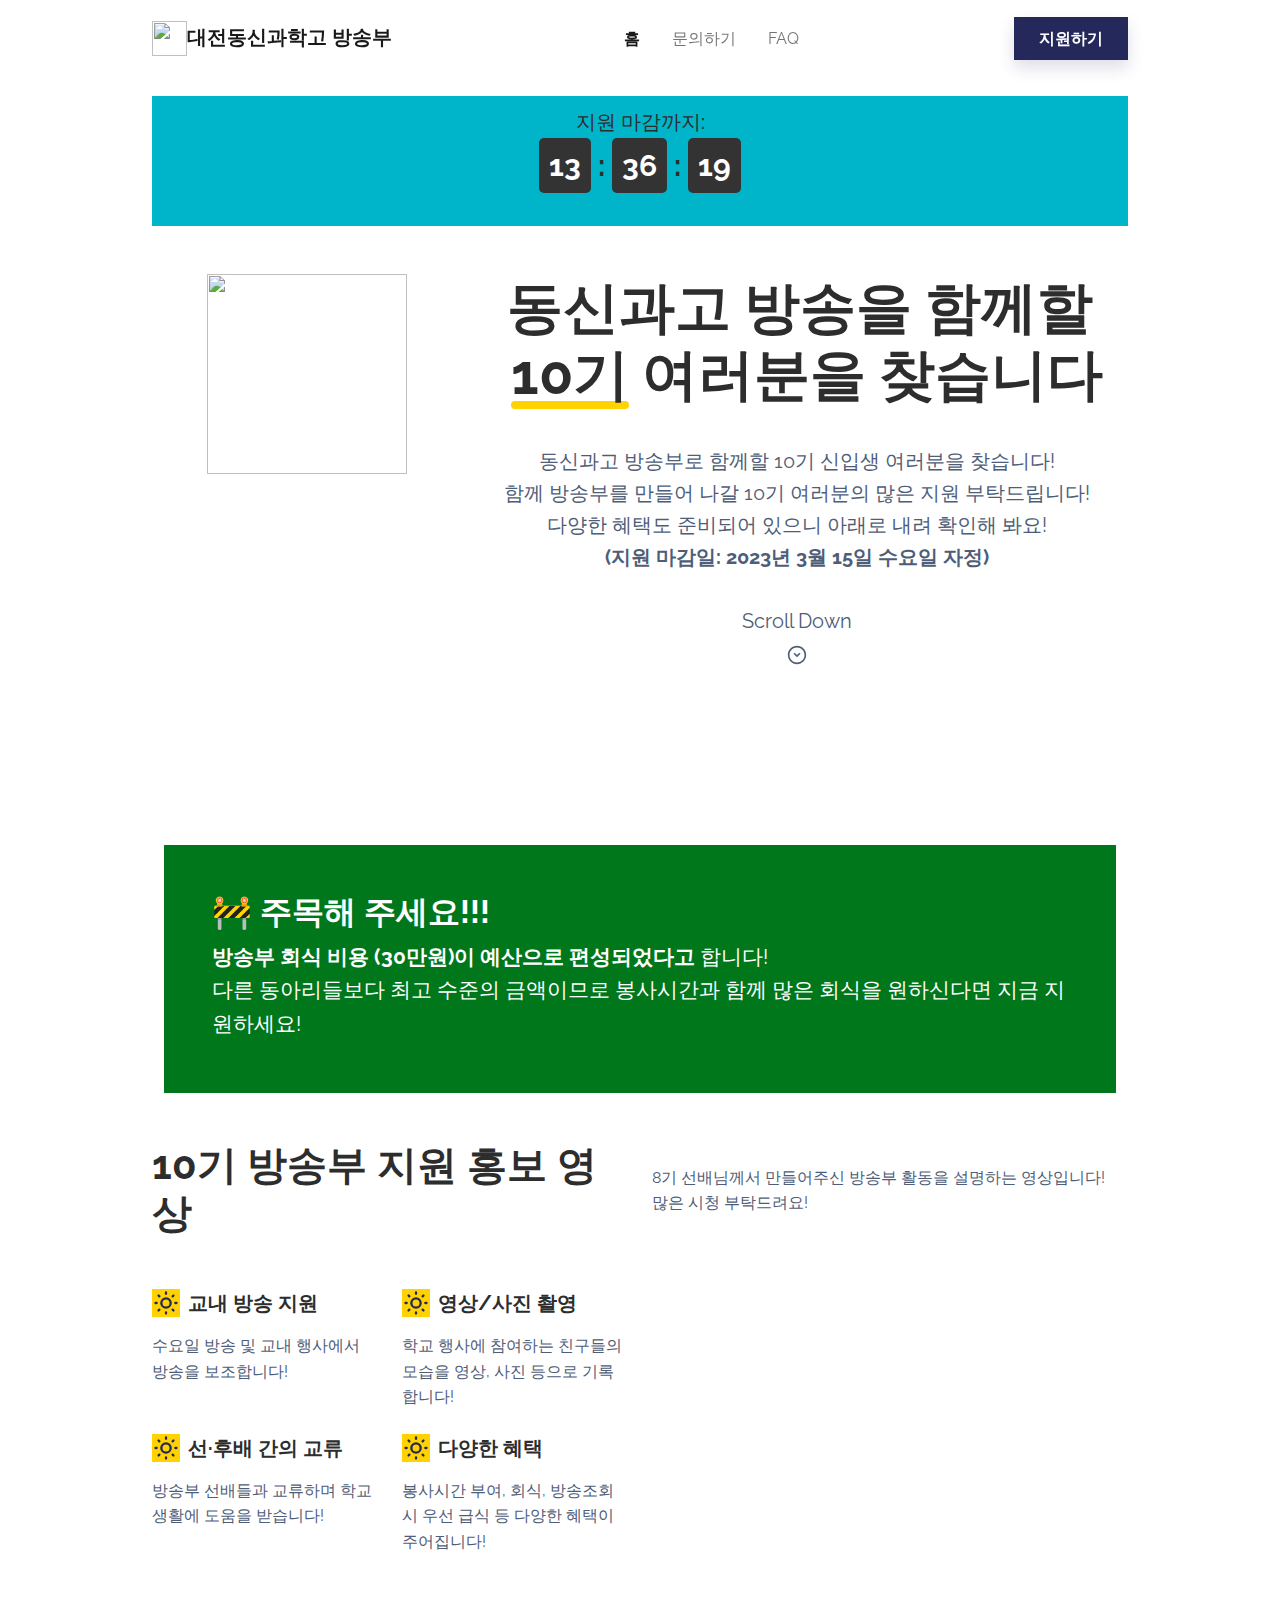
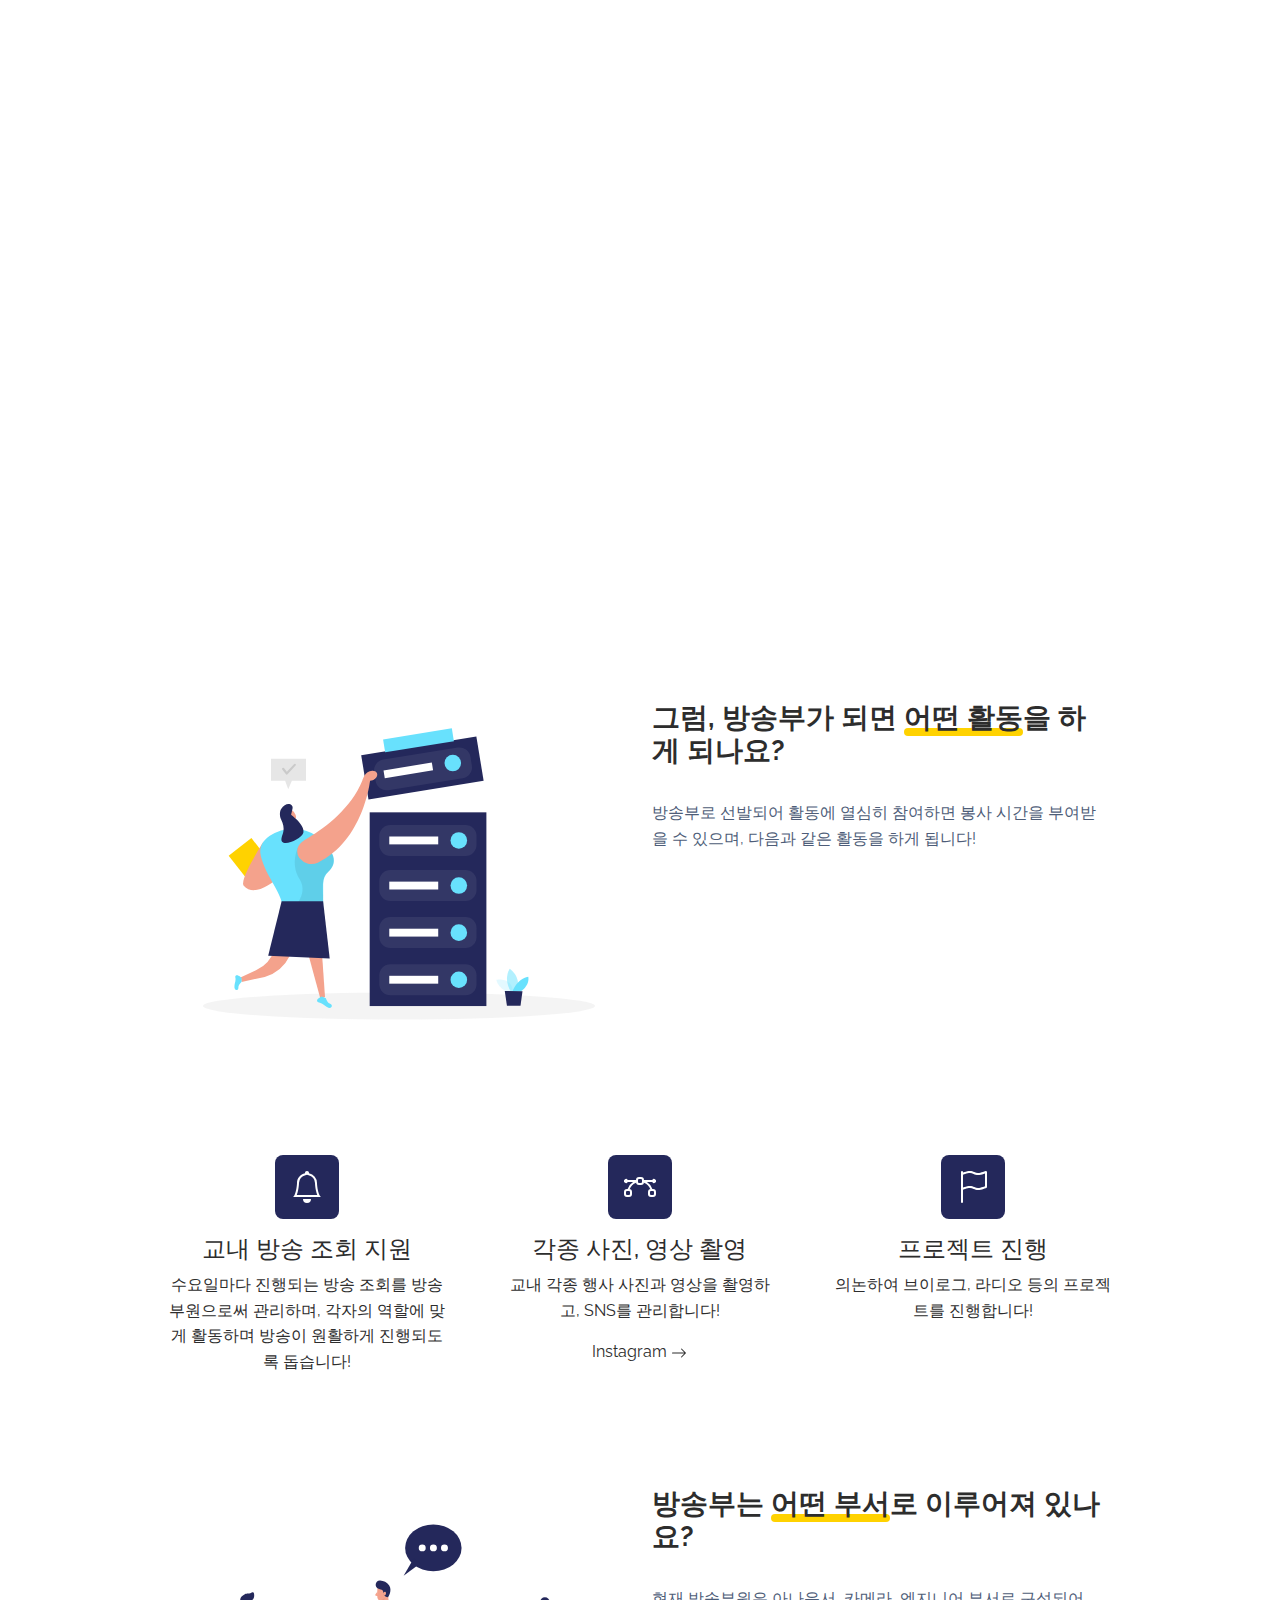
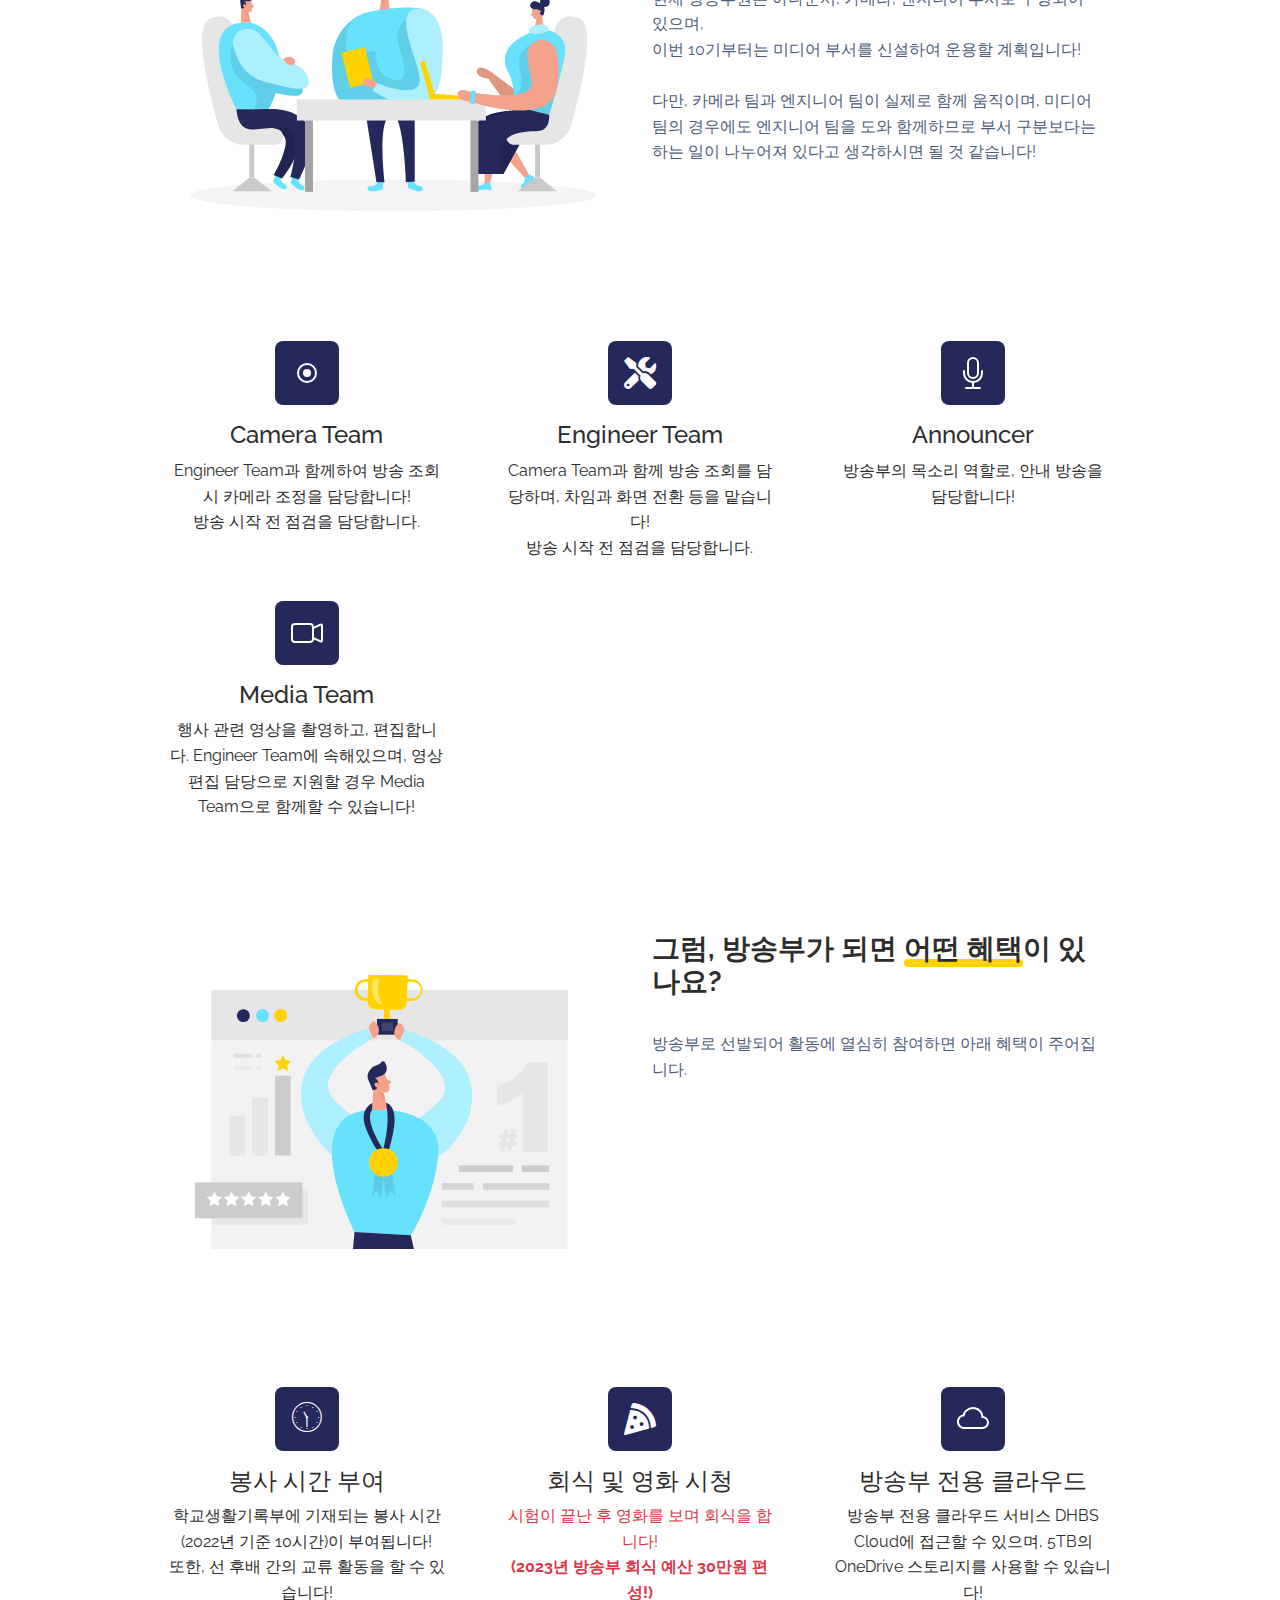
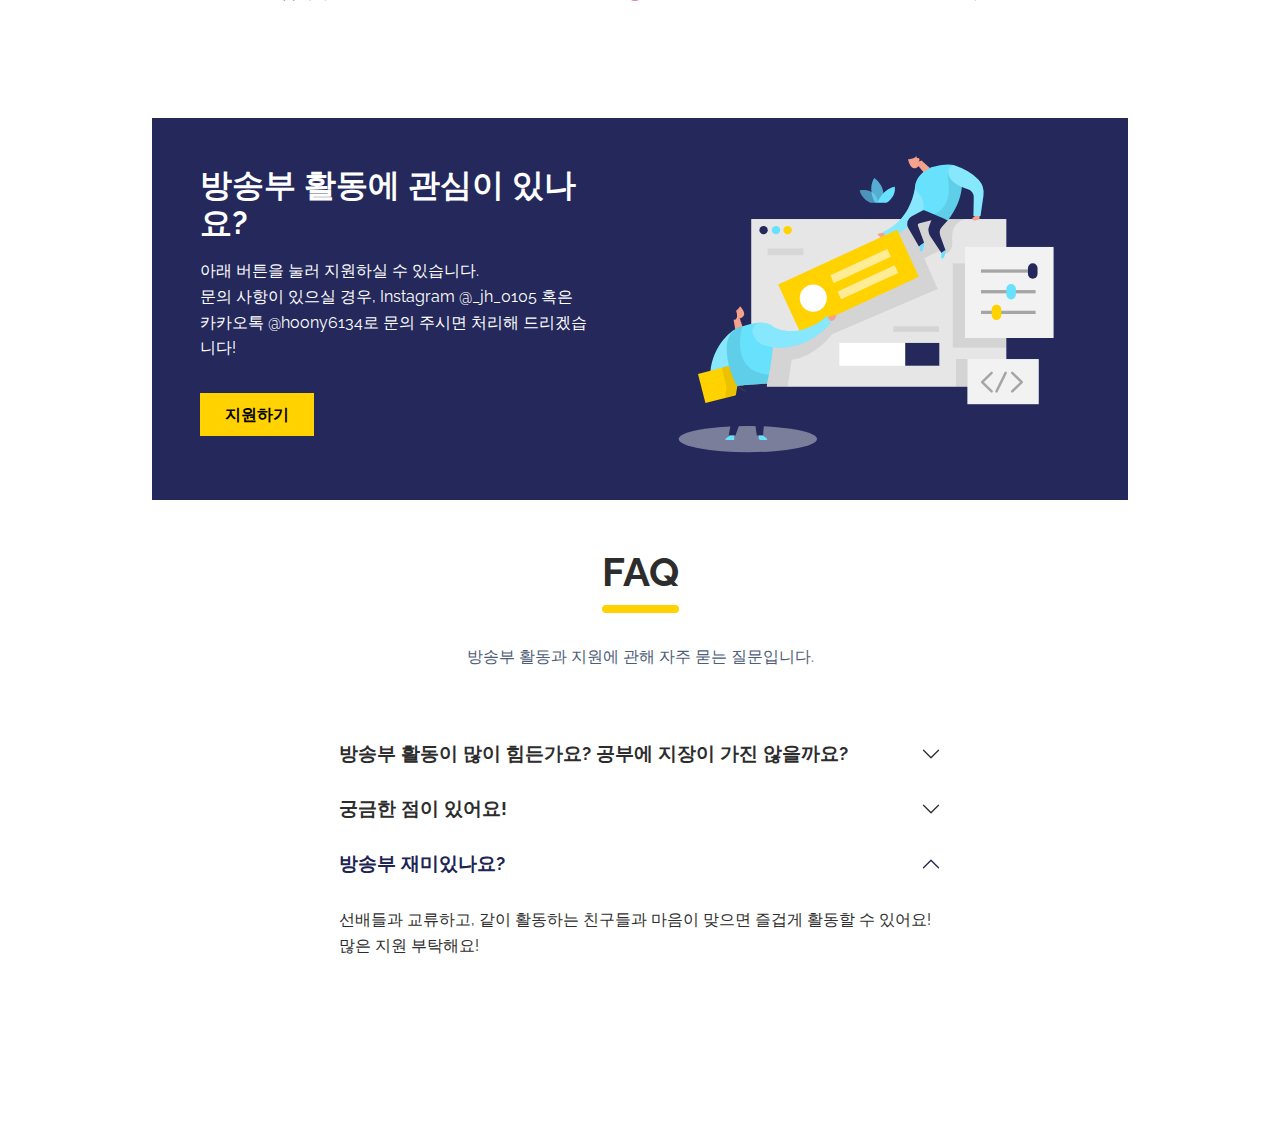
==== index.html @ d05b5fab "Timer added" ====
<!DOCTYPE html>
<html lang="en">

<head>
    <meta charset="utf-8">
<!-- Google tag (gtag.js) -->
<script async src="https://www.googletagmanager.com/gtag/js?id=G-QWYKT1Y9QC"></script>
<script>
  window.dataLayer = window.dataLayer || [];
  function gtag(){dataLayer.push(arguments);}
  gtag('js', new Date());

  gtag('config', 'G-QWYKT1Y9QC');
</script>
    <meta name="viewport" content="width=device-width, initial-scale=1.0, shrink-to-fit=no">
    <title>Home - 대전동신과학고 방송부</title>
    <link rel="stylesheet" href="assets/bootstrap/css/bootstrap.min.css">
    <link rel="stylesheet" href="https://fonts.googleapis.com/css?family=Raleway:300italic,400italic,600italic,700italic,800italic,400,300,600,700,800&amp;display=swap">
    <link rel="stylesheet" href="assets/css/.css">
    <link rel="stylesheet" href="https://fonts.googleapis.com/css?family=Nanum+Gothic&amp;display=swap">
    <link rel="stylesheet" href="assets/fonts/fontawesome-all.min.css">
    <link rel="stylesheet" href="assets/fonts/ionicons.min.css">
    <link rel="stylesheet" href="assets/css/Contact-Form-by-Moorcam.css">
    <link rel="stylesheet" href="assets/css/countdown.css">
    <link rel="stylesheet" href="assets/css/Features-Large-Icons-icons.css">
    <link rel="stylesheet" href="assets/css/Multi-step-form.css">
    <link rel="stylesheet" href="assets/css/Responsive-Youtube-Embed.css">
</head>

<body>
    <nav class="navbar navbar-light navbar-expand-md fixed-top navbar-shrink py-3" id="mainNav">
        <div class="container"><a class="navbar-brand d-flex align-items-center" href="/"><span><img src="https://github.com/hoony6134/dhbs-apply/blob/main/logo.png?raw=true" style="width: 35px;height: 35px;">대전동신과학고 방송부</span></a><button data-bs-toggle="collapse" class="navbar-toggler" data-bs-target="#navcol-1"><span class="visually-hidden">Toggle navigation</span><span class="navbar-toggler-icon"></span></button>
            <div class="collapse navbar-collapse" id="navcol-1">
                <ul class="navbar-nav mx-auto">
                    <li class="nav-item"><a class="nav-link active" href="index.html">홈</a></li>
                    <li class="nav-item"></li>
                    <li class="nav-item"></li>
                    <li class="nav-item"><a class="nav-link" href="contacts.html">문의하기</a></li>
                    <li class="nav-item"><a class="nav-link" href="faq.html">FAQ</a></li>
                </ul><a class="btn btn-primary shadow" role="button" href="apply.html">지원하기</a>
            </div>
        </div>
    </nav>
    <header class="pt-5">
        <div class="container pt-4 pt-xl-5">
            <div class="col" style="width: 100%;font-size: 9px;background: var(--bs-teal);height: 130px;"><center><br><h5>지원 마감까지:<br></h5></center><div id="countdown">
  <span id="hours"></span> :
  <span id="minutes"></span> :
  <span id="seconds"></span>
</div>

<script src="countdown.js"></script></div>
            <div class="row pt-5">
                <div class="col text-center"><img src="https://github.com/hoony6134/dhbs-apply/blob/main/logo.png?raw=true" style="width: 200px;height: 200px;"></div>
                <div class="col-md-8 text-center text-md-start mx-auto">
                    <div class="text-center">
                        <h1 class="display-4 fw-bold mb-5">동신과고 방송을 함께할&nbsp;<br><span class="underline">10기</span>&nbsp;여러분을 찾습니다</h1>
                        <p class="fs-5 text-muted mb-5" style="margin: -11px 0px -10px;width: 623.3px;">동신과고 방송부로 함께할 10기 신입생 여러분을 찾습니다!<br>함께 방송부를 만들어 나갈 10기 여러분의 많은 지원 부탁드립니다!<br>다양한 혜택도 준비되어 있으니 아래로 내려 확인해 봐요!<br><strong>(지원 마감일: 2023년 3월 15일 수요일 자정)</strong><br><br>Scroll Down<br><svg xmlns="http://www.w3.org/2000/svg" width="1em" height="1em" viewBox="0 0 24 24" fill="none">
                                <path d="M7.75745 10.5858L9.17166 9.17154L12.0001 12L14.8285 9.17157L16.2427 10.5858L12.0001 14.8284L7.75745 10.5858Z" fill="currentColor"></path>
                                <path fill-rule="evenodd" clip-rule="evenodd" d="M1 12C1 5.92487 5.92487 1 12 1C18.0751 1 23 5.92487 23 12C23 18.0751 18.0751 23 12 23C5.92487 23 1 18.0751 1 12ZM12 21C7.02944 21 3 16.9706 3 12C3 7.02944 7.02944 3 12 3C16.9706 3 21 7.02944 21 12C21 16.9706 16.9706 21 12 21Z" fill="currentColor"></path>
                            </svg><br><br></p>
                    </div>
                </div>
                <div class="col-12 col-lg-10 mx-auto">
                    <div class="text-center position-relative"></div>
                </div>
            </div>
        </div>
    </header>
    <section>
        <div class="container py-4 py-xl-5">
            <section class="py-4 py-xl-5">
                <div class="container">
                    <div class="text-white bg-primary border rounded border-0 border-primary d-flex flex-column justify-content-between flex-lg-row p-4 p-md-5" style="background: var(--bs-red);--bs-primary: #01771c;--bs-primary-rgb: 1,119,28;">
                        <div class="pb-2 pb-lg-1">
                            <h2 class="fw-bold mb-2">🚧 주목해 주세요!!!</h2>
                            <p class="mb-0" style="font-size: 21px;"><strong>방송부 회식 비용 (30만원)이 예산으로 편성되었다고</strong> 합니다!<br>다른 동아리들보다 최고 수준의 금액이므로 봉사시간과 함께 많은 회식을 원하신다면 지금 지원하세요!</p>
                        </div>
                        <div class="text-center text-sm-center text-md-center text-lg-center text-xl-center text-xxl-center my-2"></div>
                    </div>
                </div>
            </section>
            <div class="row">
                <div class="col-md-6">
                    <h3 class="display-6 fw-bold pb-md-4">10기 방송부 지원&nbsp;<span class="underline">홍보 영상</span></h3>
                </div>
                <div class="col-md-6 pt-4">
                    <p class="text-muted mb-4">8기 선배님께서 만들어주신 방송부 활동을 설명하는 영상입니다!<br>많은 시청 부탁드려요!</p>
                </div>
            </div>
            <div class="row gy-4 gy-md-0">
                <div class="col-md-6 d-flex d-sm-flex d-md-flex justify-content-center align-items-center justify-content-md-start align-items-md-center justify-content-xl-center">
                    <div>
                        <div class="row gy-2 row-cols-1 row-cols-sm-2">
                            <div class="col text-center text-md-start">
                                <div class="d-flex justify-content-center align-items-center justify-content-md-start"><svg xmlns="http://www.w3.org/2000/svg" width="1em" height="1em" viewBox="0 0 24 24" stroke-width="2" stroke="currentColor" fill="none" stroke-linecap="round" stroke-linejoin="round" class="icon icon-tabler icon-tabler-sun fs-3 text-primary bg-warning">
                                        <path stroke="none" d="M0 0h24v24H0z" fill="none"></path>
                                        <circle cx="12" cy="12" r="4"></circle>
                                        <path d="M3 12h1m8 -9v1m8 8h1m-9 8v1m-6.4 -15.4l.7 .7m12.1 -.7l-.7 .7m0 11.4l.7 .7m-12.1 -.7l-.7 .7"></path>
                                    </svg>
                                    <h5 class="fw-bold mb-0 ms-2">교내 방송 지원</h5>
                                </div>
                                <p class="text-muted my-3">수요일 방송 및 교내 행사에서 방송을 보조합니다!</p>
                            </div>
                            <div class="col text-center text-md-start">
                                <div class="d-flex justify-content-center align-items-center justify-content-md-start"><svg xmlns="http://www.w3.org/2000/svg" width="1em" height="1em" viewBox="0 0 24 24" stroke-width="2" stroke="currentColor" fill="none" stroke-linecap="round" stroke-linejoin="round" class="icon icon-tabler icon-tabler-sun fs-3 text-primary bg-warning">
                                        <path stroke="none" d="M0 0h24v24H0z" fill="none"></path>
                                        <circle cx="12" cy="12" r="4"></circle>
                                        <path d="M3 12h1m8 -9v1m8 8h1m-9 8v1m-6.4 -15.4l.7 .7m12.1 -.7l-.7 .7m0 11.4l.7 .7m-12.1 -.7l-.7 .7"></path>
                                    </svg>
                                    <h5 class="fw-bold mb-0 ms-2">영상/사진 촬영</h5>
                                </div>
                                <p class="text-muted my-3">학교 행사에 참여하는 친구들의 모습을 영상, 사진 등으로 기록합니다!</p>
                            </div>
                            <div class="col text-center text-md-start">
                                <div class="d-flex justify-content-center align-items-center justify-content-md-start"><svg xmlns="http://www.w3.org/2000/svg" width="1em" height="1em" viewBox="0 0 24 24" stroke-width="2" stroke="currentColor" fill="none" stroke-linecap="round" stroke-linejoin="round" class="icon icon-tabler icon-tabler-sun fs-3 text-primary bg-warning">
                                        <path stroke="none" d="M0 0h24v24H0z" fill="none"></path>
                                        <circle cx="12" cy="12" r="4"></circle>
                                        <path d="M3 12h1m8 -9v1m8 8h1m-9 8v1m-6.4 -15.4l.7 .7m12.1 -.7l-.7 .7m0 11.4l.7 .7m-12.1 -.7l-.7 .7"></path>
                                    </svg>
                                    <h5 class="fw-bold mb-0 ms-2">선·후배 간의 교류</h5>
                                </div>
                                <p class="text-muted my-3">방송부 선배들과 교류하며 학교 생활에 도움을 받습니다!</p>
                            </div>
                            <div class="col text-center text-md-start">
                                <div class="d-flex justify-content-center align-items-center justify-content-md-start"><svg xmlns="http://www.w3.org/2000/svg" width="1em" height="1em" viewBox="0 0 24 24" stroke-width="2" stroke="currentColor" fill="none" stroke-linecap="round" stroke-linejoin="round" class="icon icon-tabler icon-tabler-sun fs-3 text-primary bg-warning">
                                        <path stroke="none" d="M0 0h24v24H0z" fill="none"></path>
                                        <circle cx="12" cy="12" r="4"></circle>
                                        <path d="M3 12h1m8 -9v1m8 8h1m-9 8v1m-6.4 -15.4l.7 .7m12.1 -.7l-.7 .7m0 11.4l.7 .7m-12.1 -.7l-.7 .7"></path>
                                    </svg>
                                    <h5 class="fw-bold mb-0 ms-2">다양한 혜택</h5>
                                </div>
                                <p class="text-muted my-3">봉사시간 부여, 회식, 방송조회 시 우선 급식 등 다양한 혜택이 주어집니다!</p>
                            </div>
                        </div>
                    </div>
                </div>
                <div class="col-md-6 order-first order-md-last">
                    <div><iframe width="560" height="315" src="https://www.youtube.com/embed/oCigSoEU018" title="YouTube video player" frameborder="0" allow="accelerometer; autoplay; clipboard-write; encrypted-media; gyroscope; picture-in-picture; web-share" allowfullscreen></iframe></div>
                </div>
            </div><iframe src="https://www.instagram.com/p/CpXnUXyroGU/embed" allowtransparency="true" frameborder="0" scrolling="no" width="320" height="550" style="margin: 28px;"></iframe><iframe src="https://www.instagram.com/p/CpaVjGXrl53/embed" allowtransparency="true" frameborder="0" scrolling="no" width="320" height="550" style="margin: 28px;"></iframe>
        </div>
    </section>
    <section>
        <div class="container py-4 py-xl-5"><small style="width: 4%;"></small>
            <div class="row gy-4 gy-md-0">
                <div class="col-md-6 text-center text-md-start d-flex d-sm-flex d-md-flex justify-content-center align-items-center justify-content-md-start align-items-md-center justify-content-xl-center">
                    <div><img class="rounded img-fluid fit-cover" style="min-height: 300px;" src="assets/img/illustrations/data-management.svg" width="800"></div>
                </div>
                <div class="col">
                    <div style="max-width: 450px;">
                        <h3 class="fw-bold pb-md-4">그럼, 방송부가 되면&nbsp;<span class="underline">어떤 활동</span>을 하게 되나요?</h3>
                        <p class="text-muted py-4 py-md-0">방송부로 선발되어 활동에 열심히 참여하면 봉사 시간을 부여받을 수 있으며, 다음과 같은 활동을 하게 됩니다!</p>
                    </div>
                </div>
            </div>
        </div>
        <div class="container py-4 py-xl-5">
            <div class="row gy-4 row-cols-1 row-cols-md-2 row-cols-xl-3">
                <div class="col">
                    <div class="text-center d-flex flex-column align-items-center align-items-xl-center">
                        <div class="bs-icon-lg bs-icon-rounded bs-icon-primary d-flex flex-shrink-0 justify-content-center align-items-center d-inline-block mb-3 bs-icon"><svg xmlns="http://www.w3.org/2000/svg" width="1em" height="1em" fill="currentColor" viewBox="0 0 16 16" class="bi bi-bell">
                                <path d="M8 16a2 2 0 0 0 2-2H6a2 2 0 0 0 2 2zM8 1.918l-.797.161A4.002 4.002 0 0 0 4 6c0 .628-.134 2.197-.459 3.742-.16.767-.376 1.566-.663 2.258h10.244c-.287-.692-.502-1.49-.663-2.258C12.134 8.197 12 6.628 12 6a4.002 4.002 0 0 0-3.203-3.92L8 1.917zM14.22 12c.223.447.481.801.78 1H1c.299-.199.557-.553.78-1C2.68 10.2 3 6.88 3 6c0-2.42 1.72-4.44 4.005-4.901a1 1 0 1 1 1.99 0A5.002 5.002 0 0 1 13 6c0 .88.32 4.2 1.22 6z"></path>
                            </svg></div>
                        <div class="px-3">
                            <h4>교내 방송 조회 지원</h4>
                            <p>수요일마다 진행되는 방송 조회를 방송부원으로써 관리하며, 각자의 역할에 맞게 활동하며 방송이 원활하게 진행되도록 돕습니다!</p>
                        </div>
                    </div>
                </div>
                <div class="col">
                    <div class="text-center d-flex flex-column align-items-center align-items-xl-center">
                        <div class="bs-icon-lg bs-icon-rounded bs-icon-primary d-flex flex-shrink-0 justify-content-center align-items-center d-inline-block mb-3 bs-icon"><svg xmlns="http://www.w3.org/2000/svg" width="1em" height="1em" fill="currentColor" viewBox="0 0 16 16" class="bi bi-bezier">
                                <path fill-rule="evenodd" d="M0 10.5A1.5 1.5 0 0 1 1.5 9h1A1.5 1.5 0 0 1 4 10.5v1A1.5 1.5 0 0 1 2.5 13h-1A1.5 1.5 0 0 1 0 11.5v-1zm1.5-.5a.5.5 0 0 0-.5.5v1a.5.5 0 0 0 .5.5h1a.5.5 0 0 0 .5-.5v-1a.5.5 0 0 0-.5-.5h-1zm10.5.5A1.5 1.5 0 0 1 13.5 9h1a1.5 1.5 0 0 1 1.5 1.5v1a1.5 1.5 0 0 1-1.5 1.5h-1a1.5 1.5 0 0 1-1.5-1.5v-1zm1.5-.5a.5.5 0 0 0-.5.5v1a.5.5 0 0 0 .5.5h1a.5.5 0 0 0 .5-.5v-1a.5.5 0 0 0-.5-.5h-1zM6 4.5A1.5 1.5 0 0 1 7.5 3h1A1.5 1.5 0 0 1 10 4.5v1A1.5 1.5 0 0 1 8.5 7h-1A1.5 1.5 0 0 1 6 5.5v-1zM7.5 4a.5.5 0 0 0-.5.5v1a.5.5 0 0 0 .5.5h1a.5.5 0 0 0 .5-.5v-1a.5.5 0 0 0-.5-.5h-1z"></path>
                                <path d="M6 4.5H1.866a1 1 0 1 0 0 1h2.668A6.517 6.517 0 0 0 1.814 9H2.5c.123 0 .244.015.358.043a5.517 5.517 0 0 1 3.185-3.185A1.503 1.503 0 0 1 6 5.5v-1zm3.957 1.358A1.5 1.5 0 0 0 10 5.5v-1h4.134a1 1 0 1 1 0 1h-2.668a6.517 6.517 0 0 1 2.72 3.5H13.5c-.123 0-.243.015-.358.043a5.517 5.517 0 0 0-3.185-3.185z"></path>
                            </svg></div>
                        <div class="px-3">
                            <h4>각종 사진, 영상 촬영</h4>
                            <p>교내 각종 행사 사진과 영상을 촬영하고, SNS를 관리합니다!</p><a href="https://instagram.com/ddshs.bro">Instagram&nbsp;<svg xmlns="http://www.w3.org/2000/svg" width="1em" height="1em" fill="currentColor" viewBox="0 0 16 16" class="bi bi-arrow-right">
                                    <path fill-rule="evenodd" d="M1 8a.5.5 0 0 1 .5-.5h11.793l-3.147-3.146a.5.5 0 0 1 .708-.708l4 4a.5.5 0 0 1 0 .708l-4 4a.5.5 0 0 1-.708-.708L13.293 8.5H1.5A.5.5 0 0 1 1 8z"></path>
                                </svg></a>
                        </div>
                    </div>
                </div>
                <div class="col">
                    <div class="text-center d-flex flex-column align-items-center align-items-xl-center">
                        <div class="bs-icon-lg bs-icon-rounded bs-icon-primary d-flex flex-shrink-0 justify-content-center align-items-center d-inline-block mb-3 bs-icon"><svg xmlns="http://www.w3.org/2000/svg" width="1em" height="1em" fill="currentColor" viewBox="0 0 16 16" class="bi bi-flag">
                                <path d="M14.778.085A.5.5 0 0 1 15 .5V8a.5.5 0 0 1-.314.464L14.5 8l.186.464-.003.001-.006.003-.023.009a12.435 12.435 0 0 1-.397.15c-.264.095-.631.223-1.047.35-.816.252-1.879.523-2.71.523-.847 0-1.548-.28-2.158-.525l-.028-.01C7.68 8.71 7.14 8.5 6.5 8.5c-.7 0-1.638.23-2.437.477A19.626 19.626 0 0 0 3 9.342V15.5a.5.5 0 0 1-1 0V.5a.5.5 0 0 1 1 0v.282c.226-.079.496-.17.79-.26C4.606.272 5.67 0 6.5 0c.84 0 1.524.277 2.121.519l.043.018C9.286.788 9.828 1 10.5 1c.7 0 1.638-.23 2.437-.477a19.587 19.587 0 0 0 1.349-.476l.019-.007.004-.002h.001M14 1.221c-.22.078-.48.167-.766.255-.81.252-1.872.523-2.734.523-.886 0-1.592-.286-2.203-.534l-.008-.003C7.662 1.21 7.139 1 6.5 1c-.669 0-1.606.229-2.415.478A21.294 21.294 0 0 0 3 1.845v6.433c.22-.078.48-.167.766-.255C4.576 7.77 5.638 7.5 6.5 7.5c.847 0 1.548.28 2.158.525l.028.01C9.32 8.29 9.86 8.5 10.5 8.5c.668 0 1.606-.229 2.415-.478A21.317 21.317 0 0 0 14 7.655V1.222z"></path>
                            </svg></div>
                        <div class="px-3">
                            <h4>프로젝트 진행</h4>
                            <p>의논하여 브이로그, 라디오 등의 프로젝트를 진행합니다!</p>
                        </div>
                    </div>
                </div>
            </div>
        </div>
        <section>
            <div class="container py-4 py-xl-5">
                <div class="row gy-4 gy-md-0">
                    <div class="col-md-6 text-center text-md-start d-flex d-sm-flex d-md-flex justify-content-center align-items-center justify-content-md-start align-items-md-center justify-content-xl-center">
                        <div><img class="rounded img-fluid fit-cover" style="min-height: 300px;" src="assets/img/illustrations/meeting.svg" width="800"></div>
                    </div>
                    <div class="col">
                        <div style="max-width: 450px;">
                            <h3 class="fw-bold pb-md-4">방송부는&nbsp;<span class="underline">어떤 부서</span>로 이루어져 있나요?</h3>
                            <p class="text-muted py-4 py-md-0">현재 방송부원은 아나운서, 카메라, 엔지니어 부서로 구성되어 있으며,<br>이번 10기부터는 미디어 부서를 신설하여 운용할 계획입니다!<br><br>다만, 카메라 팀과 엔지니어 팀이 실제로 함께 움직이며, 미디어 팀의 경우에도 엔지니어 팀을 도와 함께하므로 부서 구분보다는 하는 일이 나누어져 있다고 생각하시면 될 것 같습니다!</p>
                        </div>
                    </div>
                </div>
            </div>
            <div class="container py-4 py-xl-5">
                <div class="row gy-4 row-cols-1 row-cols-md-2 row-cols-xl-3">
                    <div class="col">
                        <div class="text-center d-flex flex-column align-items-center align-items-xl-center">
                            <div class="bs-icon-lg bs-icon-rounded bs-icon-primary d-flex flex-shrink-0 justify-content-center align-items-center d-inline-block mb-3 bs-icon"><svg xmlns="http://www.w3.org/2000/svg" width="1em" height="1em" fill="currentColor" viewBox="0 0 16 16" class="bi bi-record2">
                                    <path d="M8 12a4 4 0 1 1 0-8 4 4 0 0 1 0 8zm0 1A5 5 0 1 0 8 3a5 5 0 0 0 0 10z"></path>
                                    <path d="M10 8a2 2 0 1 1-4 0 2 2 0 0 1 4 0z"></path>
                                </svg></div>
                            <div class="px-3">
                                <h4>Camera Team</h4>
                                <p>Engineer Team과 함께하여 방송 조회 시 카메라 조정을 담당합니다!<br>방송 시작 전 점검을 담당합니다.</p>
                            </div>
                        </div>
                    </div>
                    <div class="col">
                        <div class="text-center d-flex flex-column align-items-center align-items-xl-center">
                            <div class="bs-icon-lg bs-icon-rounded bs-icon-primary d-flex flex-shrink-0 justify-content-center align-items-center d-inline-block mb-3 bs-icon"><i class="fas fa-tools"></i></div>
                            <div class="px-3">
                                <h4>Engineer Team</h4>
                                <p>Camera Team과 함께 방송 조회를 담당하며, 차임과 화면 전환 등을 맡습니다!<br>방송 시작 전 점검을 담당합니다.</p>
                            </div>
                        </div>
                    </div>
                    <div class="col">
                        <div class="text-center d-flex flex-column align-items-center align-items-xl-center">
                            <div class="bs-icon-lg bs-icon-rounded bs-icon-primary d-flex flex-shrink-0 justify-content-center align-items-center d-inline-block mb-3 bs-icon"><svg xmlns="http://www.w3.org/2000/svg" width="1em" height="1em" fill="currentColor" viewBox="0 0 16 16" class="bi bi-mic">
                                    <path d="M3.5 6.5A.5.5 0 0 1 4 7v1a4 4 0 0 0 8 0V7a.5.5 0 0 1 1 0v1a5 5 0 0 1-4.5 4.975V15h3a.5.5 0 0 1 0 1h-7a.5.5 0 0 1 0-1h3v-2.025A5 5 0 0 1 3 8V7a.5.5 0 0 1 .5-.5z"></path>
                                    <path d="M10 8a2 2 0 1 1-4 0V3a2 2 0 1 1 4 0v5zM8 0a3 3 0 0 0-3 3v5a3 3 0 0 0 6 0V3a3 3 0 0 0-3-3z"></path>
                                </svg></div>
                            <div class="px-3">
                                <h4>Announcer</h4>
                                <p>방송부의 목소리 역할로, 안내 방송을 담당합니다!</p>
                            </div>
                        </div>
                    </div>
                    <div class="col">
                        <div class="text-center d-flex flex-column align-items-center align-items-xl-center">
                            <div class="bs-icon-lg bs-icon-rounded bs-icon-primary d-flex flex-shrink-0 justify-content-center align-items-center d-inline-block mb-3 bs-icon"><svg xmlns="http://www.w3.org/2000/svg" width="1em" height="1em" fill="currentColor" viewBox="0 0 16 16" class="bi bi-camera-video">
                                    <path fill-rule="evenodd" d="M0 5a2 2 0 0 1 2-2h7.5a2 2 0 0 1 1.983 1.738l3.11-1.382A1 1 0 0 1 16 4.269v7.462a1 1 0 0 1-1.406.913l-3.111-1.382A2 2 0 0 1 9.5 13H2a2 2 0 0 1-2-2V5zm11.5 5.175 3.5 1.556V4.269l-3.5 1.556v4.35zM2 4a1 1 0 0 0-1 1v6a1 1 0 0 0 1 1h7.5a1 1 0 0 0 1-1V5a1 1 0 0 0-1-1H2z"></path>
                                </svg></div>
                            <div class="px-3">
                                <h4>Media Team</h4>
                                <p>행사 관련 영상을 촬영하고, 편집합니다. Engineer Team에 속해있으며, 영상 편집 담당으로 지원할 경우 Media Team으로 함께할 수 있습니다!</p>
                            </div>
                        </div>
                    </div>
                </div>
            </div>
        </section>
    </section>
    <section>
        <div class="container py-4 py-xl-5">
            <div class="row gy-4 gy-md-0">
                <div class="col-md-6 text-center text-md-start d-flex d-sm-flex d-md-flex justify-content-center align-items-center justify-content-md-start align-items-md-center justify-content-xl-center">
                    <div><img class="rounded img-fluid fit-cover" style="min-height: 300px;" src="assets/img/illustrations/ranking.svg" width="800"></div>
                </div>
                <div class="col">
                    <div style="max-width: 450px;">
                        <h3 class="fw-bold pb-md-4">그럼, 방송부가 되면&nbsp;<span class="underline">어떤 혜택</span>이 있나요?</h3>
                        <p class="text-muted py-4 py-md-0">방송부로 선발되어 활동에 열심히 참여하면 아래 혜택이 주어집니다.</p>
                    </div>
                </div>
            </div>
        </div>
        <div class="container py-4 py-xl-5">
            <div class="row gy-4 row-cols-1 row-cols-md-2 row-cols-xl-3">
                <div class="col">
                    <div class="text-center d-flex flex-column align-items-center align-items-xl-center">
                        <div class="bs-icon-lg bs-icon-rounded bs-icon-primary d-flex flex-shrink-0 justify-content-center align-items-center d-inline-block mb-3 bs-icon"><i class="icon ion-ios-time-outline" style="font-size: 34px;"></i></div>
                        <div class="px-3">
                            <h4>봉사 시간 부여</h4>
                            <p>학교생활기록부에 기재되는 봉사 시간(2022년 기준 10시간)이 부여됩니다!<br>또한, 선 후배 간의 교류 활동을 할 수 있습니다!</p>
                        </div>
                    </div>
                </div>
                <div class="col">
                    <div class="text-center d-flex flex-column align-items-center align-items-xl-center">
                        <div class="bs-icon-lg bs-icon-rounded bs-icon-primary d-flex flex-shrink-0 justify-content-center align-items-center d-inline-block mb-3 bs-icon"><i class="fas fa-pizza-slice"></i></div>
                        <div class="px-3">
                            <h4>회식 및 영화 시청</h4>
                            <p style="color: var(--bs-red);">시험이 끝난 후 영화를 보며 회식을 합니다!<br><strong>(2023년 방송부 회식 예산 30만원 편성!)</strong></p>
                        </div>
                    </div>
                </div>
                <div class="col">
                    <div class="text-center d-flex flex-column align-items-center align-items-xl-center">
                        <div class="bs-icon-lg bs-icon-rounded bs-icon-primary d-flex flex-shrink-0 justify-content-center align-items-center d-inline-block mb-3 bs-icon"><svg xmlns="http://www.w3.org/2000/svg" width="1em" height="1em" fill="currentColor" viewBox="0 0 16 16" class="bi bi-cloud">
                                <path d="M4.406 3.342A5.53 5.53 0 0 1 8 2c2.69 0 4.923 2 5.166 4.579C14.758 6.804 16 8.137 16 9.773 16 11.569 14.502 13 12.687 13H3.781C1.708 13 0 11.366 0 9.318c0-1.763 1.266-3.223 2.942-3.593.143-.863.698-1.723 1.464-2.383zm.653.757c-.757.653-1.153 1.44-1.153 2.056v.448l-.445.049C2.064 6.805 1 7.952 1 9.318 1 10.785 2.23 12 3.781 12h8.906C13.98 12 15 10.988 15 9.773c0-1.216-1.02-2.228-2.313-2.228h-.5v-.5C12.188 4.825 10.328 3 8 3a4.53 4.53 0 0 0-2.941 1.1z"></path>
                            </svg></div>
                        <div class="px-3">
                            <h4>방송부 전용 클라우드</h4>
                            <p>방송부 전용 클라우드 서비스 DHBS Cloud에 접근할 수 있으며, 5TB의 OneDrive 스토리지를 사용할 수 있습니다!</p>
                        </div>
                    </div>
                </div>
            </div>
        </div>
    </section>
    <section class="py-4 py-xl-5">
        <div class="container">
            <div class="bg-primary border rounded border-0 border-primary overflow-hidden">
                <div class="row g-0">
                    <div class="col-md-6 d-flex flex-column justify-content-center">
                        <div class="text-white p-4 p-md-5">
                            <h2 class="fw-bold text-white mb-3">방송부 활동에 관심이 있나요?</h2>
                            <p class="mb-4">아래 버튼을 눌러 지원하실 수 있습니다.<br>문의 사항이 있으실 경우, Instagram @_jh_0105 혹은<br>카카오톡 @hoony6134로 문의 주시면 처리해 드리겠습니다!</p>
                            <div class="my-3"><a class="btn btn-warning me-2 mt-2" role="button" href="apply.html">지원하기</a></div>
                        </div>
                    </div>
                    <div class="col-md-6 order-first order-md-last" style="min-height: 250px;"><img class="w-100 h-100 fit-contain pt-5 pt-md-0" src="assets/img/illustrations/web-development.svg"></div>
                </div>
            </div>
        </div>
        <section class="py-4 py-xl-5 mb-5">
            <div class="container">
                <div class="row mb-2">
                    <div class="col-md-8 col-xl-6 text-center mx-auto">
                        <h2 class="display-6 fw-bold mb-5"><span class="pb-3 underline">FAQ<br></span></h2>
                        <p class="text-muted mb-5">방송부 활동과 지원에 관해 자주 묻는 질문입니다.</p>
                    </div>
                </div>
                <div class="row mb-2">
                    <div class="col-md-8 mx-auto">
                        <div class="accordion text-muted" role="tablist" id="accordion-2">
                            <div class="accordion-item">
                                <h2 class="accordion-header" role="tab"><button class="accordion-button collapsed" type="button" data-bs-toggle="collapse" data-bs-target="#accordion-2 .item-1" aria-expanded="false" aria-controls="accordion-2 .item-1">방송부 활동이 많이 힘든가요? 공부에 지장이 가진 않을까요?</button></h2>
                                <div class="accordion-collapse collapse item-1" role="tabpanel" data-bs-parent="#accordion-2">
                                    <div class="accordion-body">
                                        <p></p>
                                        <p class="mb-0">방송부 활동을 위해 모이는 시간이 많지는 않아 공부에 많은 방해가 되지는 않습니다. 다만, 자신이 원할 경우 다양한 활동을 할 수 있는데, 이 경우 조금 더 많은 시간이 소모될 수 있습니다.<br>또, 활동을 강요하지 않는 만큼 큰 무리는 없을 거에요!</p>
                                    </div>
                                </div>
                            </div>
                            <div class="accordion-item">
                                <h2 class="accordion-header" role="tab"><button class="accordion-button collapsed" type="button" data-bs-toggle="collapse" data-bs-target="#accordion-2 .item-2" aria-expanded="false" aria-controls="accordion-2 .item-2">궁금한 점이 있어요!</button></h2>
                                <div class="accordion-collapse collapse item-2" role="tabpanel" data-bs-parent="#accordion-2">
                                    <div class="accordion-body">
                                        <p class="mb-0">방송부 활동, 지원 등과 관련하여 궁금한 점은 무엇이든지 9기 방송부장 (인스타: @_jh_0105 / 카톡: hoony6134)에게 질문해 주세요!</p>
                                    </div>
                                </div>
                            </div>
                            <div class="accordion-item">
                                <h2 class="accordion-header" role="tab"><button class="accordion-button" type="button" data-bs-toggle="collapse" data-bs-target="#accordion-2 .item-3" aria-expanded="true" aria-controls="accordion-2 .item-3">방송부 재미있나요?</button></h2>
                                <div class="accordion-collapse collapse show item-3" role="tabpanel" data-bs-parent="#accordion-2">
                                    <div class="accordion-body">
                                        <p class="mb-0">선배들과 교류하고, 같이 활동하는 친구들과 마음이 맞으면 즐겁게 활동할 수 있어요! 많은 지원 부탁해요!</p>
                                    </div>
                                </div>
                            </div>
                        </div>
                    </div>
                </div>
            </div>
        </section>
    </section>
    <footer></footer>
    <script src="assets/bootstrap/js/bootstrap.min.js"></script>
    <script src="assets/js/countdown.js"></script>
    <script src="assets/js/Multi-step-form-script.js"></script>
    <script src="assets/js/startup-modern.js"></script>
</body>

</html>
---- assets/css/.css ----
@font-face {
	font-family: 'Custom Font';
	src: url(../../assets/fonts/20220316_NaverBD-ExtraBold.woff2) format('woff2'),
	url(../../assets/fonts/20220316_NaverBD-ExtraBold.woff) format('woff');
	font-weight: bold;
	font-style: normal;
	font-display: swap;
}
---- assets/css/Contact-Form-by-Moorcam.css ----
.contact-clean {
  background: #f1f7fc;
  padding: 80px 0;
}

@media (max-width:767px) {
  .contact-clean {
    padding: 20px 0;
  }
}

.contact-clean form {
  max-width: 480px;
  width: 90%;
  margin: 0 auto;
  background-color: #ffffff;
  padding: 40px;
  border-radius: 4px;
  color: #505e6c;
  box-shadow: 1px 1px 5px rgba(0,0,0,0.1);
}

@media (max-width:767px) {
  .contact-clean form {
    padding: 30px;
  }
}

.contact-clean h2 {
  margin-top: 5px;
  font-weight: bold;
  font-size: 28px;
  margin-bottom: 36px;
  color: inherit;
}

.contact-clean .form-group:last-child {
  margin-bottom: 5px;
}

.contact-clean form .form-control {
  background: #fff;
  border-radius: 2px;
  box-shadow: 1px 1px 1px rgba(0,0,0,0.05);
  outline: none;
  color: inherit;
  padding-left: 12px;
  height: 42px;
}

.contact-clean form .form-control:focus {
  border: 1px solid #b2b2b2;
}

.contact-clean form textarea.form-control {
  min-height: 100px;
  max-height: 260px;
  padding-top: 10px;
  resize: vertical;
}

.contact-clean form .btn {
  padding: 16px 32px;
  border: none;
  background: none;
  box-shadow: none;
  text-shadow: none;
  opacity: 0.9;
  text-transform: uppercase;
  font-weight: bold;
  font-size: 13px;
  letter-spacing: 0.4px;
  line-height: 1;
  outline: none !important;
}

.contact-clean form .btn:hover {
  opacity: 1;
}

.contact-clean form .btn:active {
  transform: translateY(1px);
}

.contact-clean form .btn-primary {
  background-color: #055ada !important;
  margin-top: 15px;
  color: #fff;
}
---- assets/css/countdown.css ----
#countdown {
  font-size: 30px;
  font-weight: bold;
  text-align: center;
}

#countdown span {
  padding: 10px;
  background-color: #333;
  color: #fff;
  border-radius: 5px;
}

#countdown.expired {
  color: red;
}
---- assets/css/Features-Large-Icons-icons.css ----
.bs-icon {
  --bs-icon-size: .75rem;
  display: flex;
  flex-shrink: 0;
  justify-content: center;
  align-items: center;
  font-size: var(--bs-icon-size);
  width: calc(var(--bs-icon-size) * 2);
  height: calc(var(--bs-icon-size) * 2);
  color: var(--bs-primary);
}

.bs-icon-xs {
  --bs-icon-size: 1rem;
  width: calc(var(--bs-icon-size) * 1.5);
  height: calc(var(--bs-icon-size) * 1.5);
}

.bs-icon-sm {
  --bs-icon-size: 1rem;
}

.bs-icon-md {
  --bs-icon-size: 1.5rem;
}

.bs-icon-lg {
  --bs-icon-size: 2rem;
}

.bs-icon-xl {
  --bs-icon-size: 2.5rem;
}

.bs-icon.bs-icon-primary {
  color: var(--bs-white);
  background: var(--bs-primary);
}

.bs-icon.bs-icon-primary-light {
  color: var(--bs-primary);
  background: rgba(var(--bs-primary-rgb), .2);
}

.bs-icon.bs-icon-semi-white {
  color: var(--bs-primary);
  background: rgba(255, 255, 255, .5);
}

.bs-icon.bs-icon-rounded {
  border-radius: .5rem;
}

.bs-icon.bs-icon-circle {
  border-radius: 50%;
}
---- assets/css/Multi-step-form.css ----
* {
  margin: 0;
  padding: 0;
  box-sizing: border-box;
}

body a {
  color: inherit;
  text-decoration: none;
}

.multisteps-form__progress {
  display: grid;
  grid-template-columns: repeat(auto-fit, minmax(0, 1fr));
}

.multisteps-form__progress-btn {
  transition-property: all;
  transition-duration: 0.15s;
  transition-timing-function: linear;
  transition-delay: 0s;
  position: relative;
  padding-top: 20px;
  color: rgba(108, 117, 125, 0.7);
  text-indent: -9999px;
  border: none;
  background-color: transparent;
  outline: none !important;
  cursor: pointer;
}

@media (min-width: 500px) {
  .multisteps-form__progress-btn {
    text-indent: 0;
  }
}

.multisteps-form__progress-btn:before {
  position: absolute;
  top: 0;
  left: 50%;
  display: block;
  width: 13px;
  height: 13px;
  content: '';
  transform: translateX(-50%);
  transition: all 0.15s linear 0s, -webkit-transform 0.15s cubic-bezier(0.05, 1.09, 0.16, 1.4) 0s;
  transition: all 0.15s linear 0s, transform 0.15s cubic-bezier(0.05, 1.09, 0.16, 1.4) 0s;
  transition: all 0.15s linear 0s, transform 0.15s cubic-bezier(0.05, 1.09, 0.16, 1.4) 0s, -webkit-transform 0.15s cubic-bezier(0.05, 1.09, 0.16, 1.4) 0s;
  border: 2px solid currentColor;
  border-radius: 50%;
  background-color: #fff;
  box-sizing: border-box;
  z-index: 3;
}

.multisteps-form__progress-btn:after {
  position: absolute;
  top: 5px;
  left: calc(-50% - 13px / 2);
  transition-property: all;
  transition-duration: 0.15s;
  transition-timing-function: linear;
  transition-delay: 0s;
  display: block;
  width: 100%;
  height: 2px;
  content: '';
  background-color: currentColor;
  z-index: 1;
}

.multisteps-form__progress-btn:first-child:after {
  display: none;
}

.multisteps-form__progress-btn.js-active {
  color: #007bff;
}

.multisteps-form__progress-btn.js-active:before {
  transform: translateX(-50%) scale(1.2);
  background-color: currentColor;
}

.multisteps-form__form {
  position: relative;
}

.multisteps-form__panel {
  position: absolute;
  top: 0;
  left: 0;
  width: 100%;
  height: 0;
  opacity: 0;
  visibility: hidden;
}

.multisteps-form__panel.js-active {
  height: auto;
  opacity: 1;
  visibility: visible;
}

.multisteps-form__panel[data-animation="scaleIn"] {
  transform: scale(0.9);
}

.multisteps-form__panel[data-animation="scaleIn"].js-active {
  transition-property: all;
  transition-duration: 0.2s;
  transition-timing-function: linear;
  transition-delay: 0s;
  transform: scale(1);
}
---- assets/css/Responsive-Youtube-Embed.css ----
.video-container {
  position: relative;
  padding-bottom: 56.25%;
  padding-top: 0;
  height: 0;
  overflow: hidden;
}

.video-container iframe, .video-container object, .video-container embed {
  position: absolute;
  top: 0;
  left: 0;
  width: 100%;
  height: 100%;
}
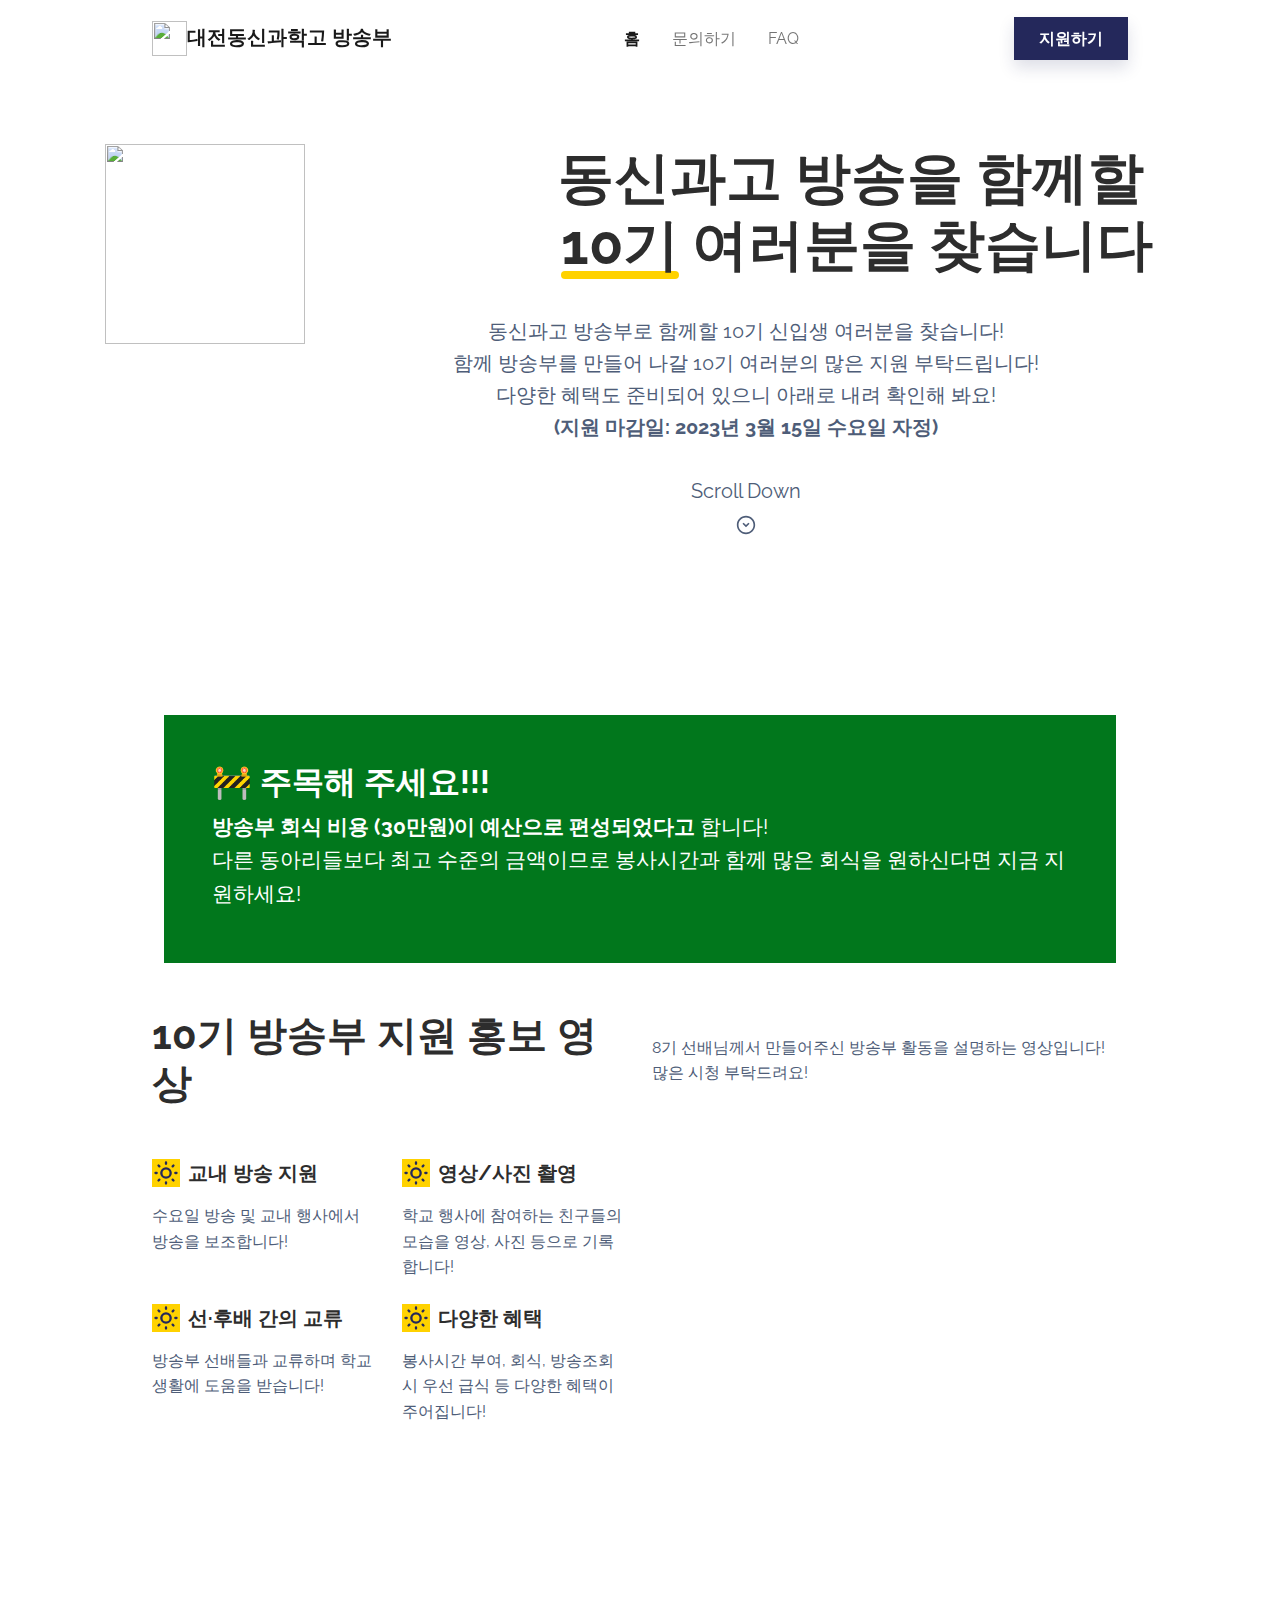
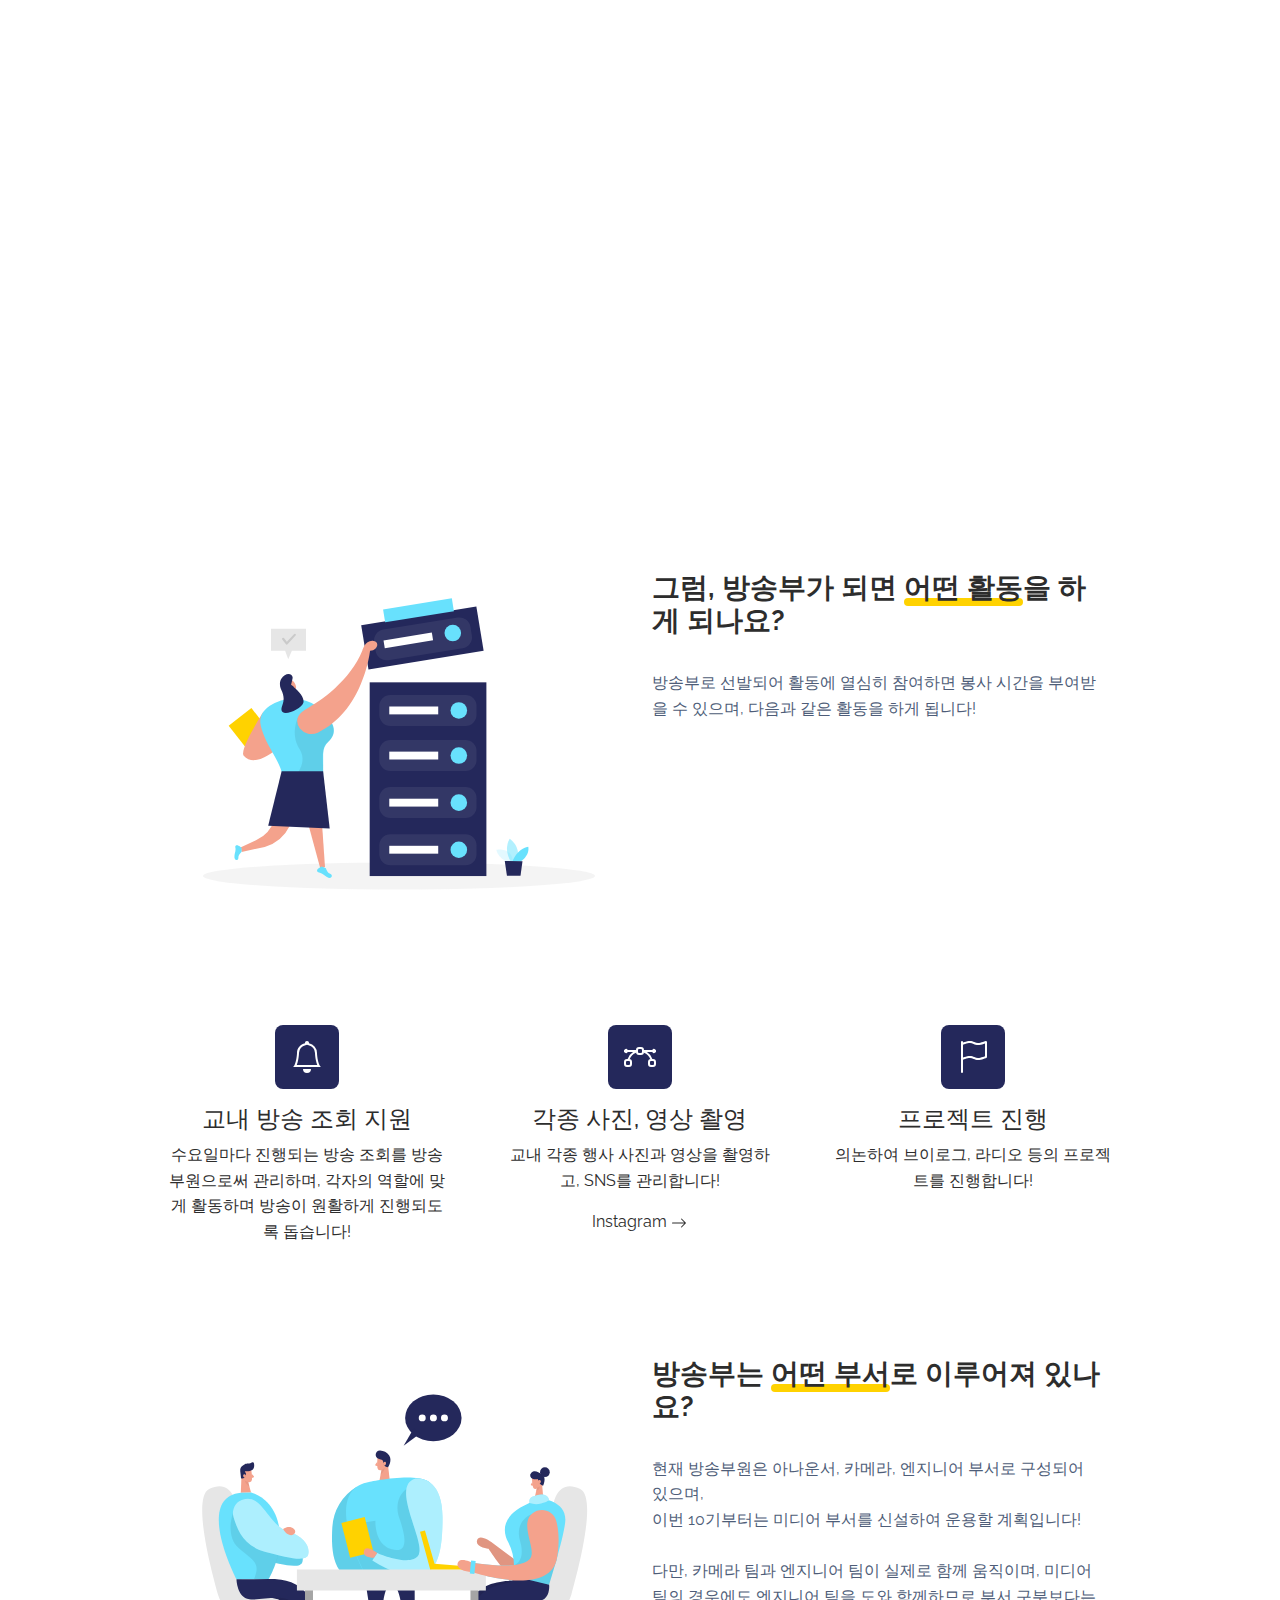
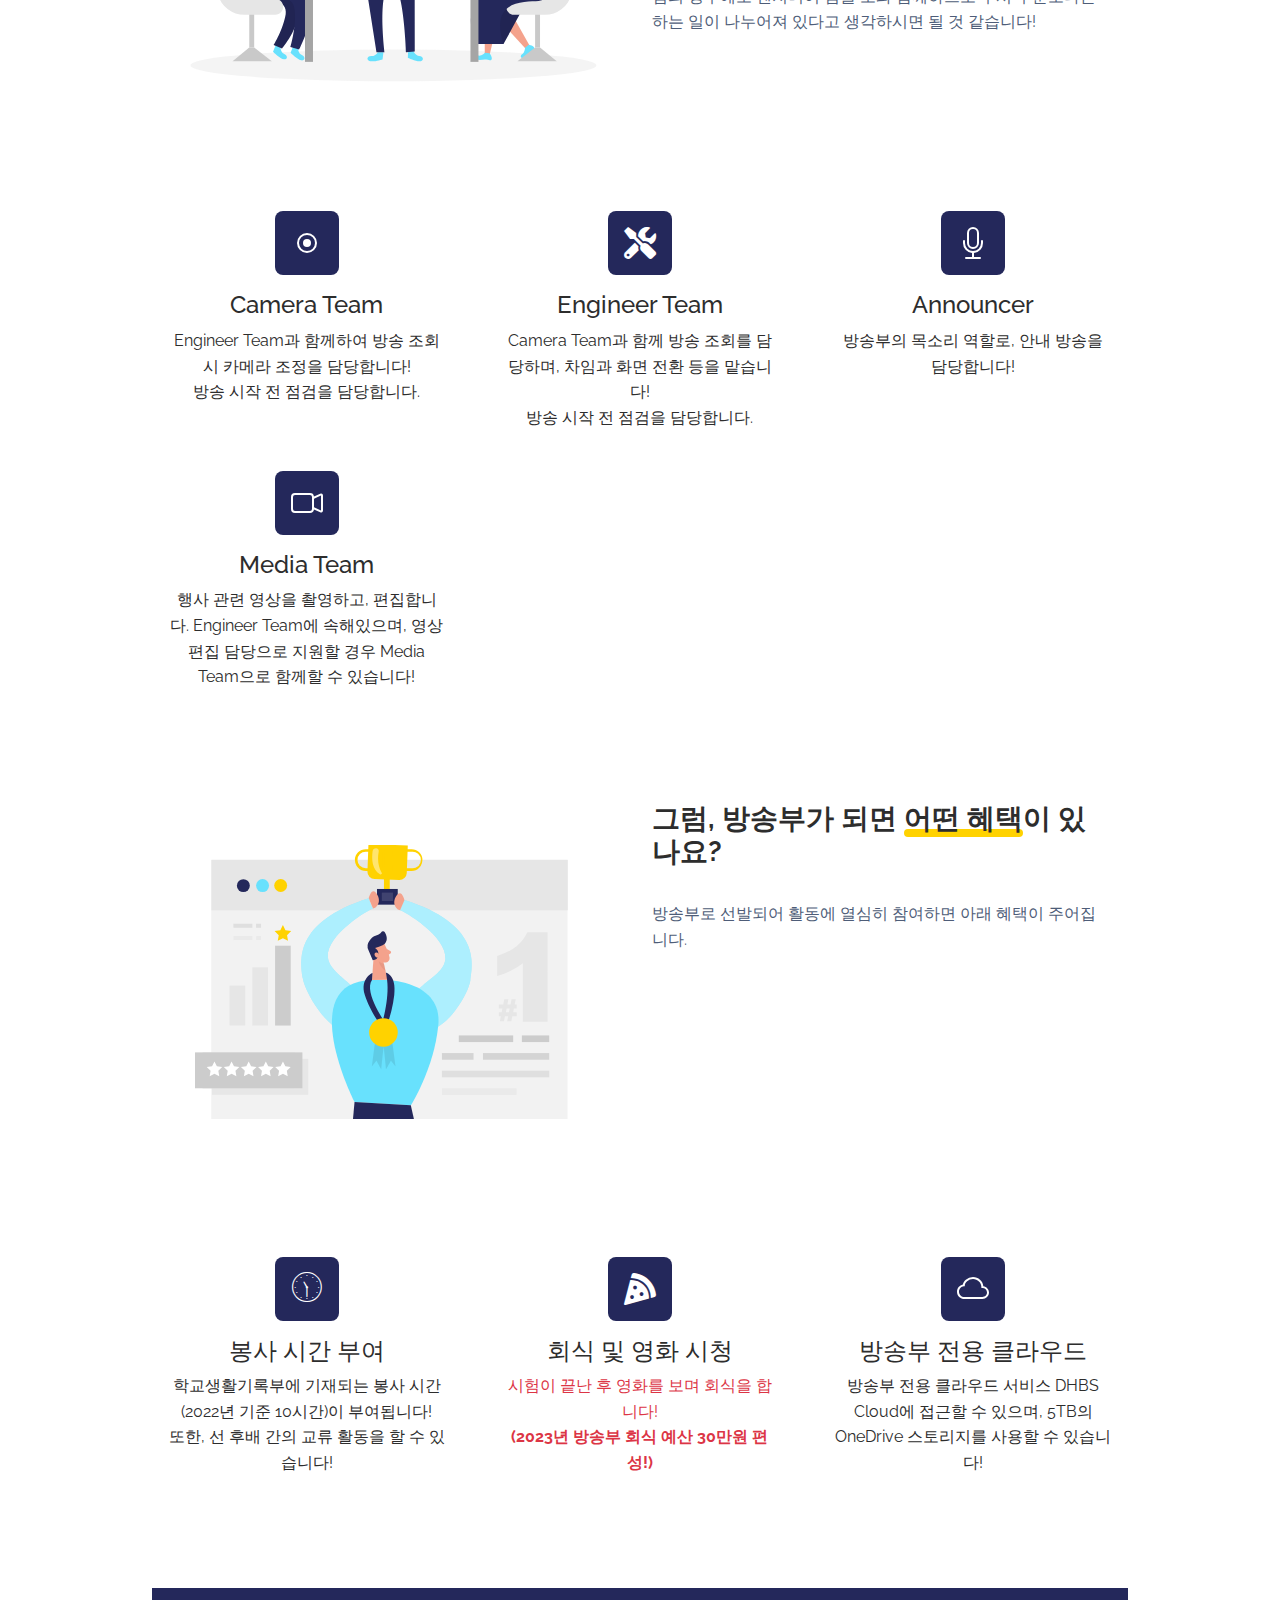
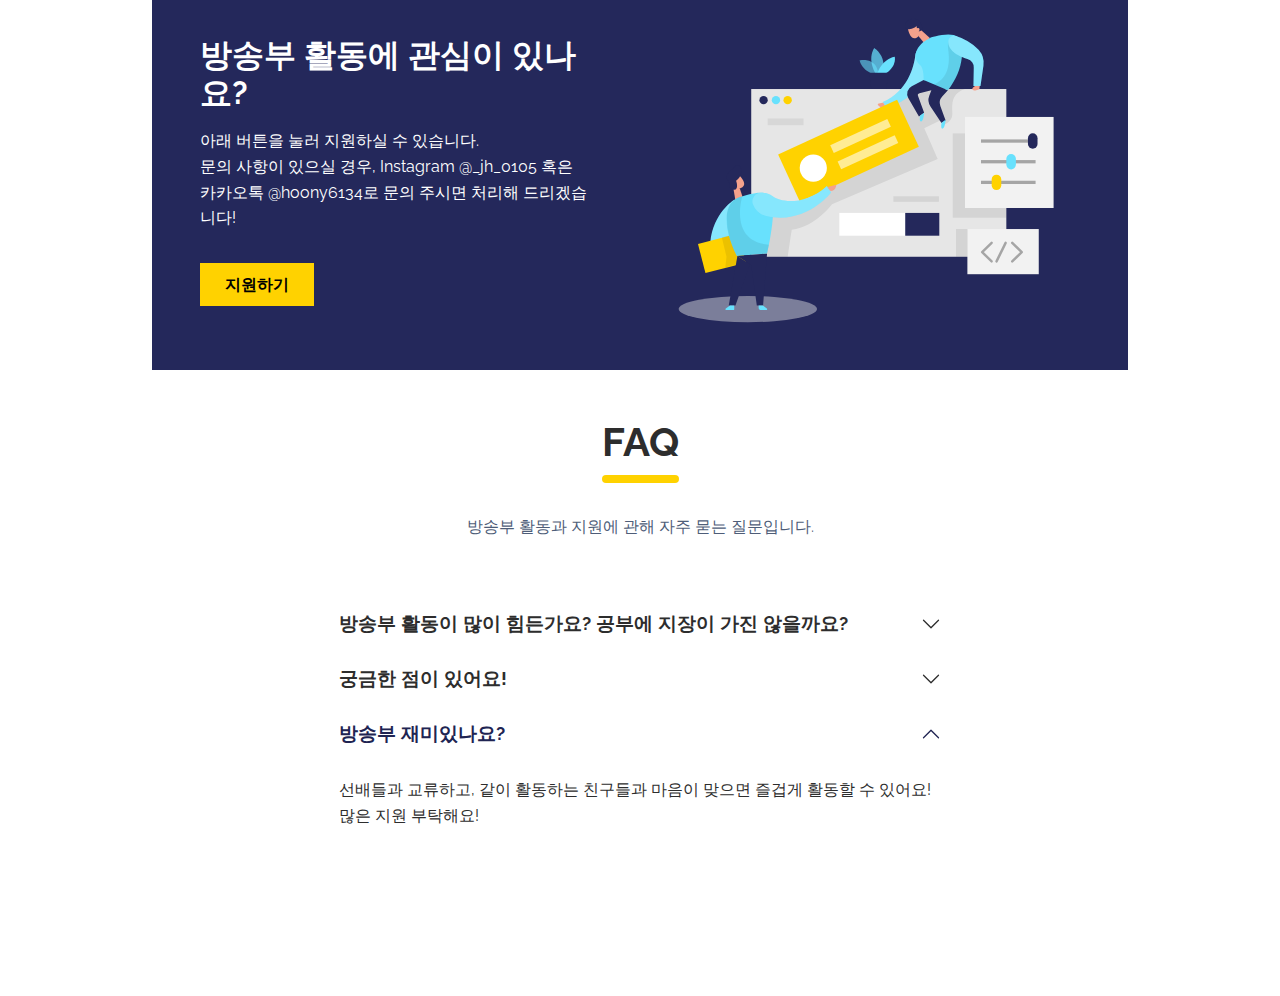
==== commit d17bf6c8: "Update index.html" ====
--- a/index.html
+++ b/index.html
@@ -43,13 +43,8 @@
     </nav>
     <header class="pt-5">
         <div class="container pt-4 pt-xl-5">
-            <div class="col" style="width: 100%;font-size: 9px;background: var(--bs-teal);height: 130px;"><center><br><h5>지원 마감까지:<br></h5></center><div id="countdown">
-  <span id="hours"></span> :
-  <span id="minutes"></span> :
-  <span id="seconds"></span>
+
 </div>
-
-<script src="countdown.js"></script></div>
             <div class="row pt-5">
                 <div class="col text-center"><img src="https://github.com/hoony6134/dhbs-apply/blob/main/logo.png?raw=true" style="width: 200px;height: 200px;"></div>
                 <div class="col-md-8 text-center text-md-start mx-auto">
@@ -371,4 +366,4 @@
     <script src="assets/js/startup-modern.js"></script>
 </body>
 
-</html>+</html>
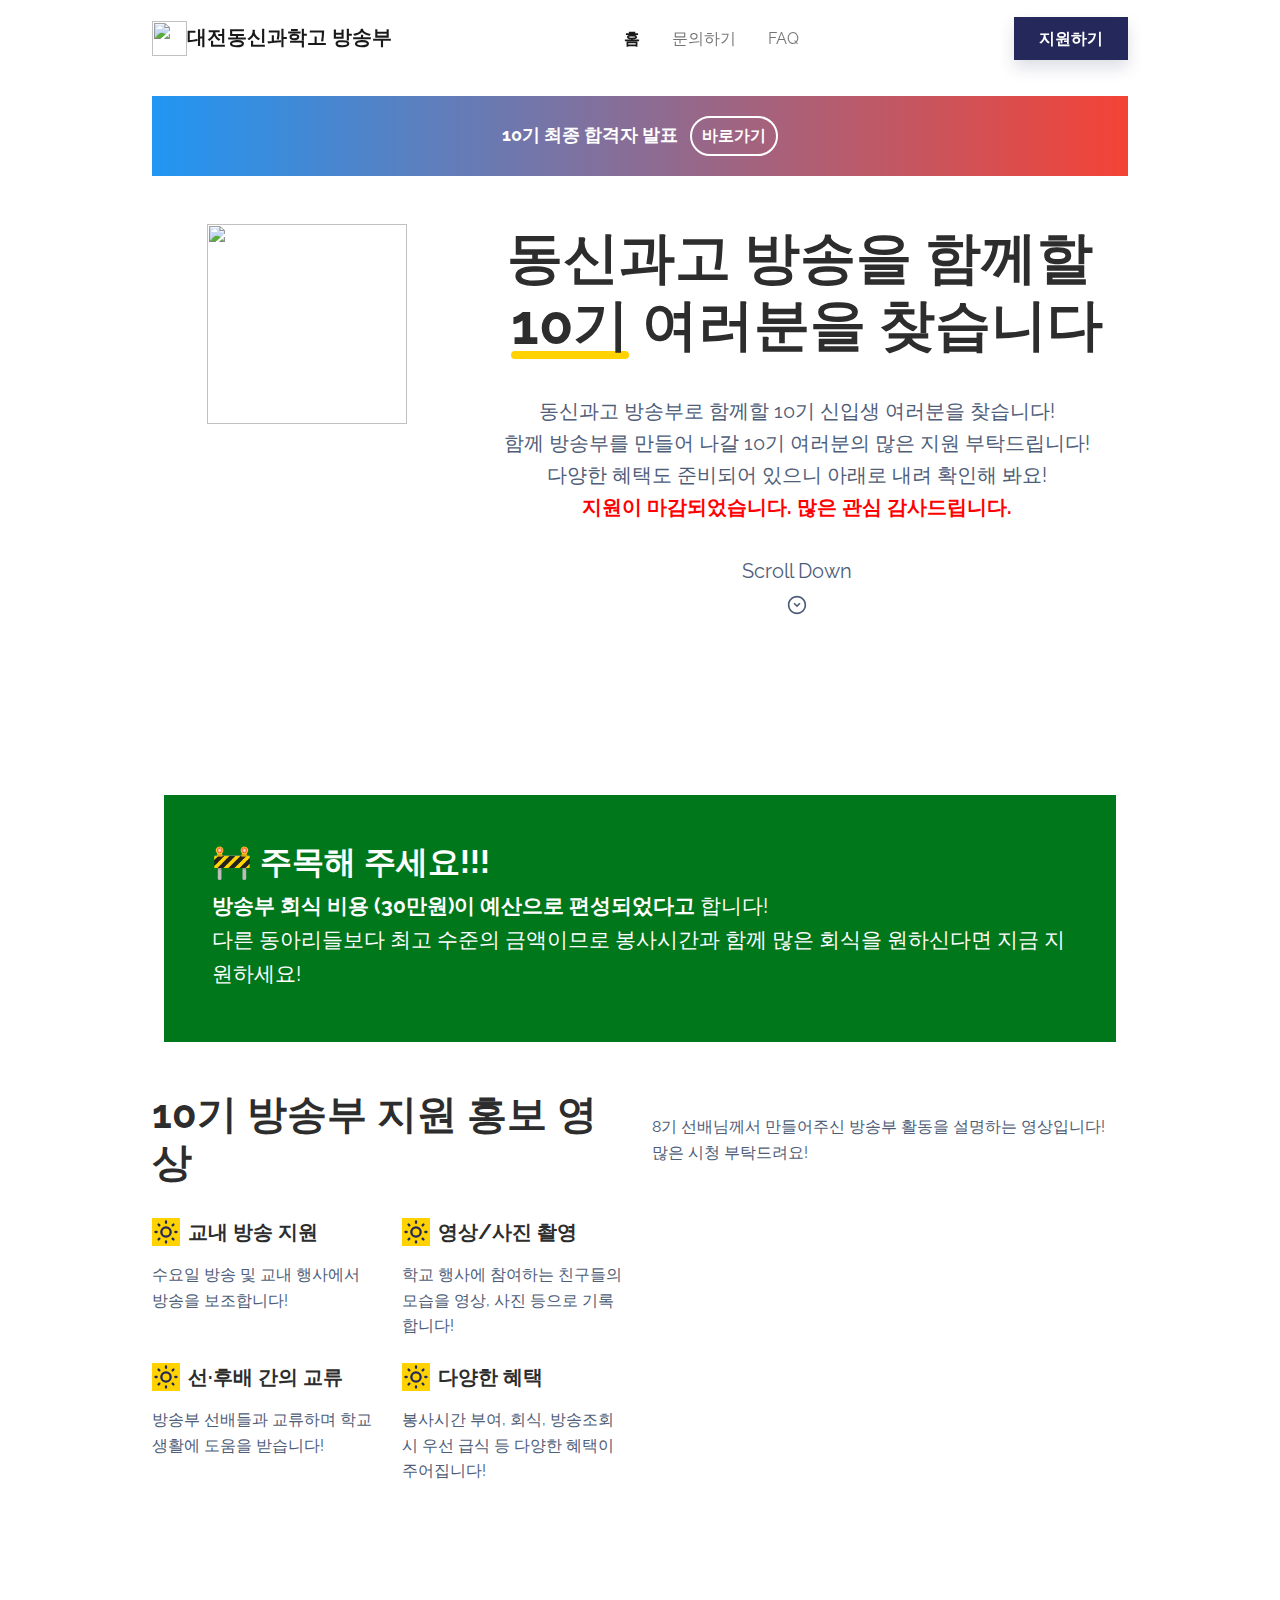
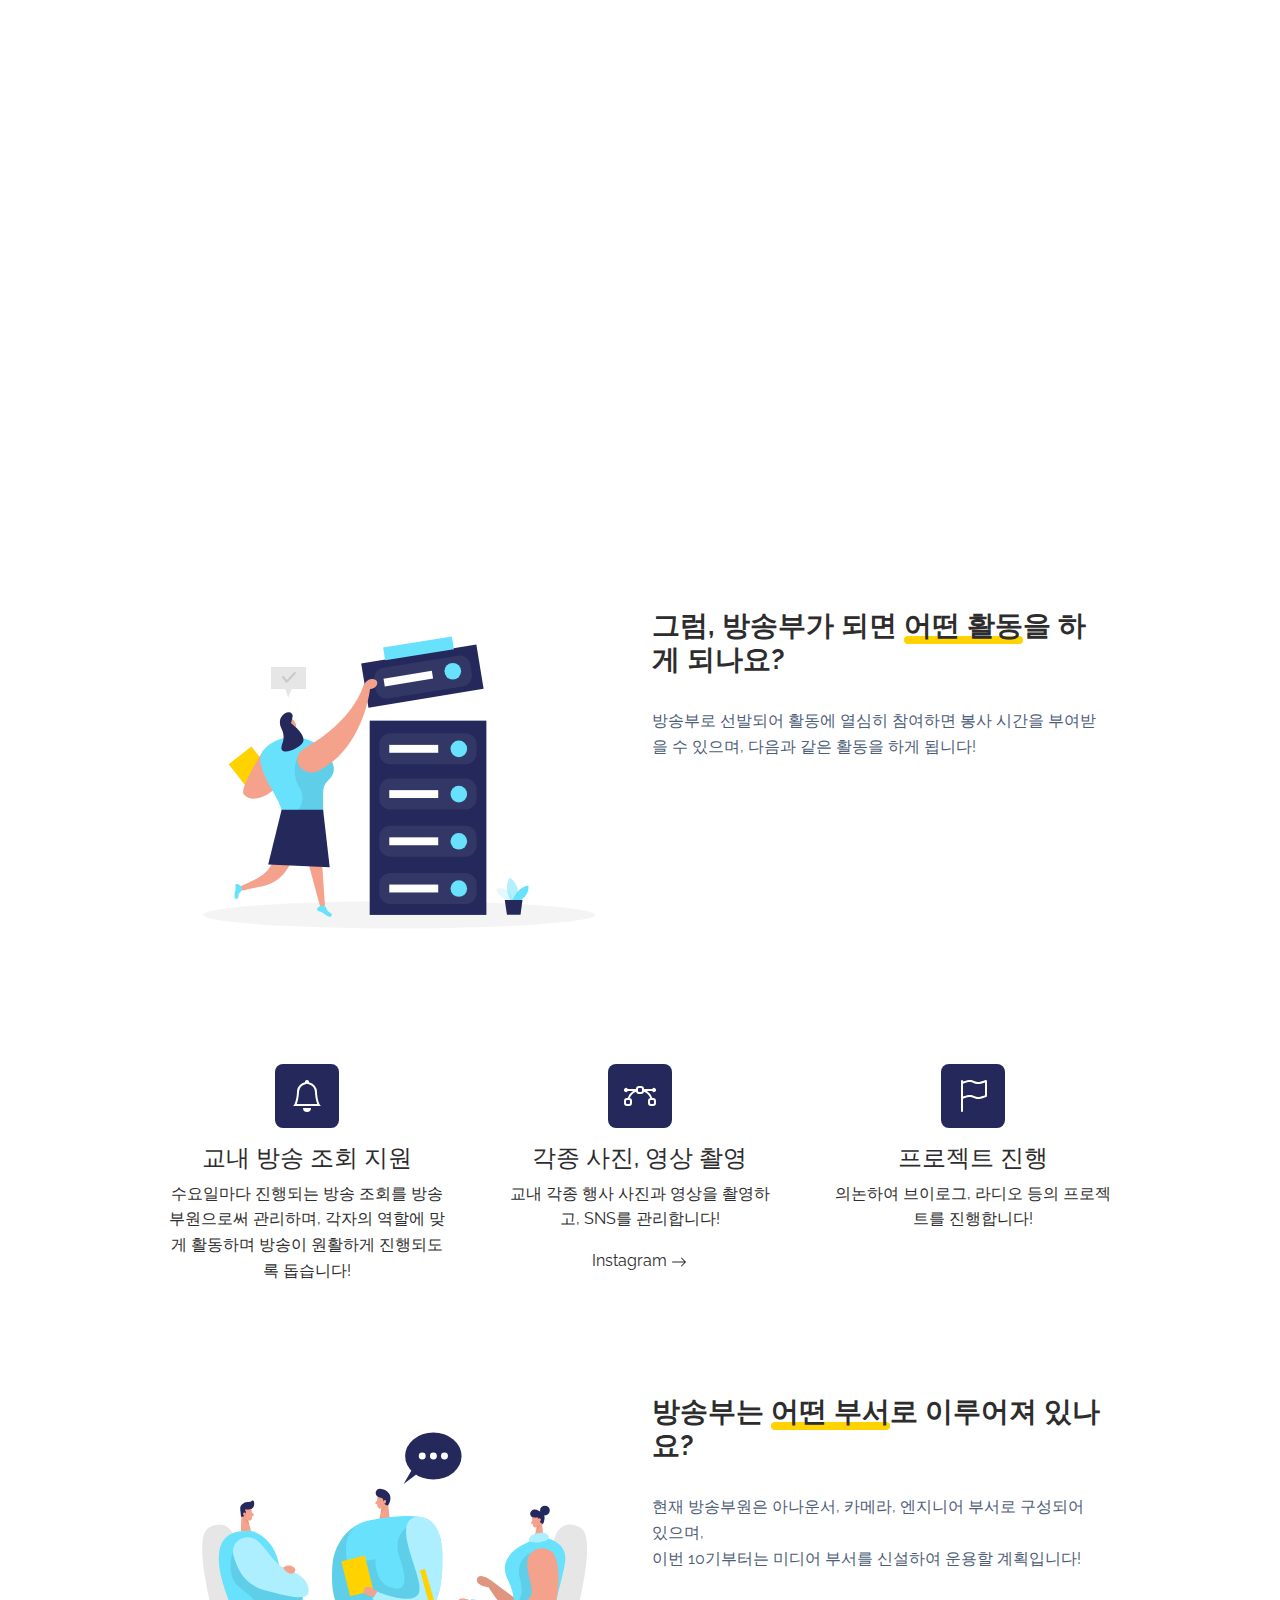
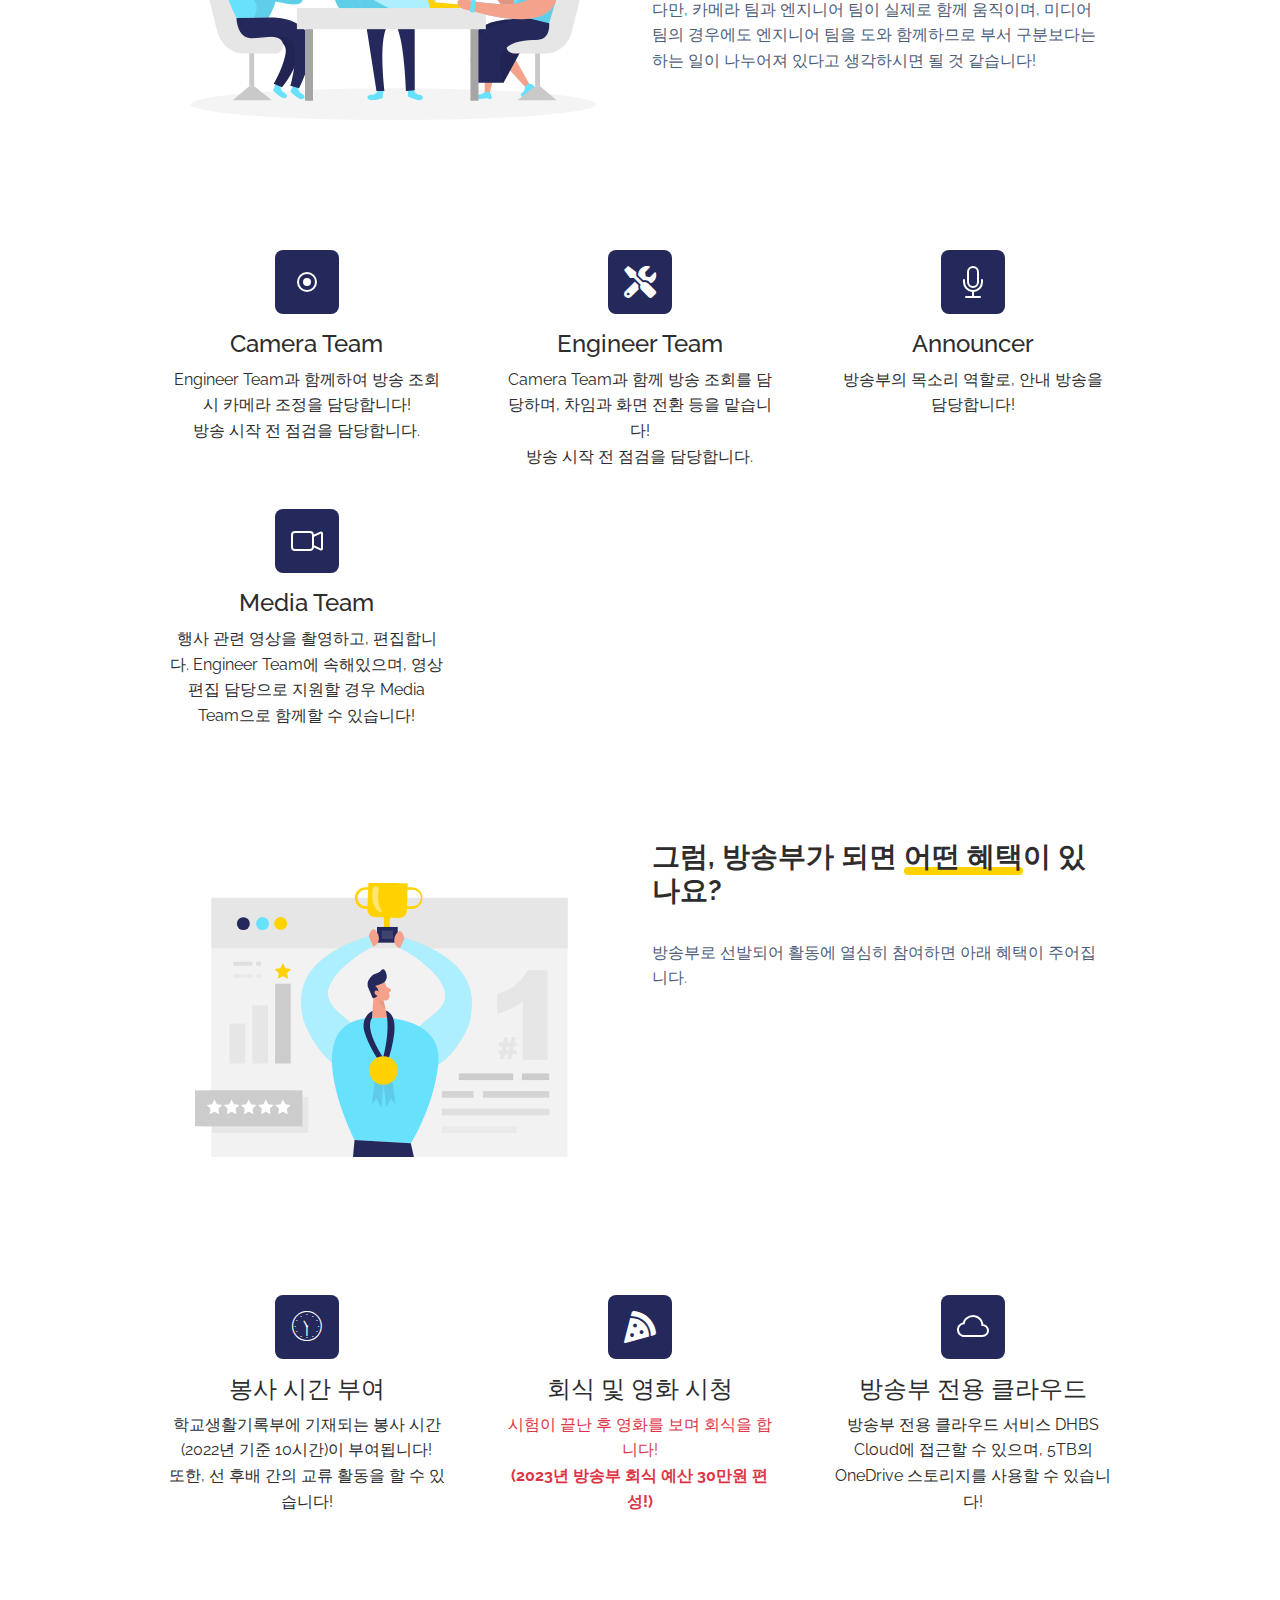
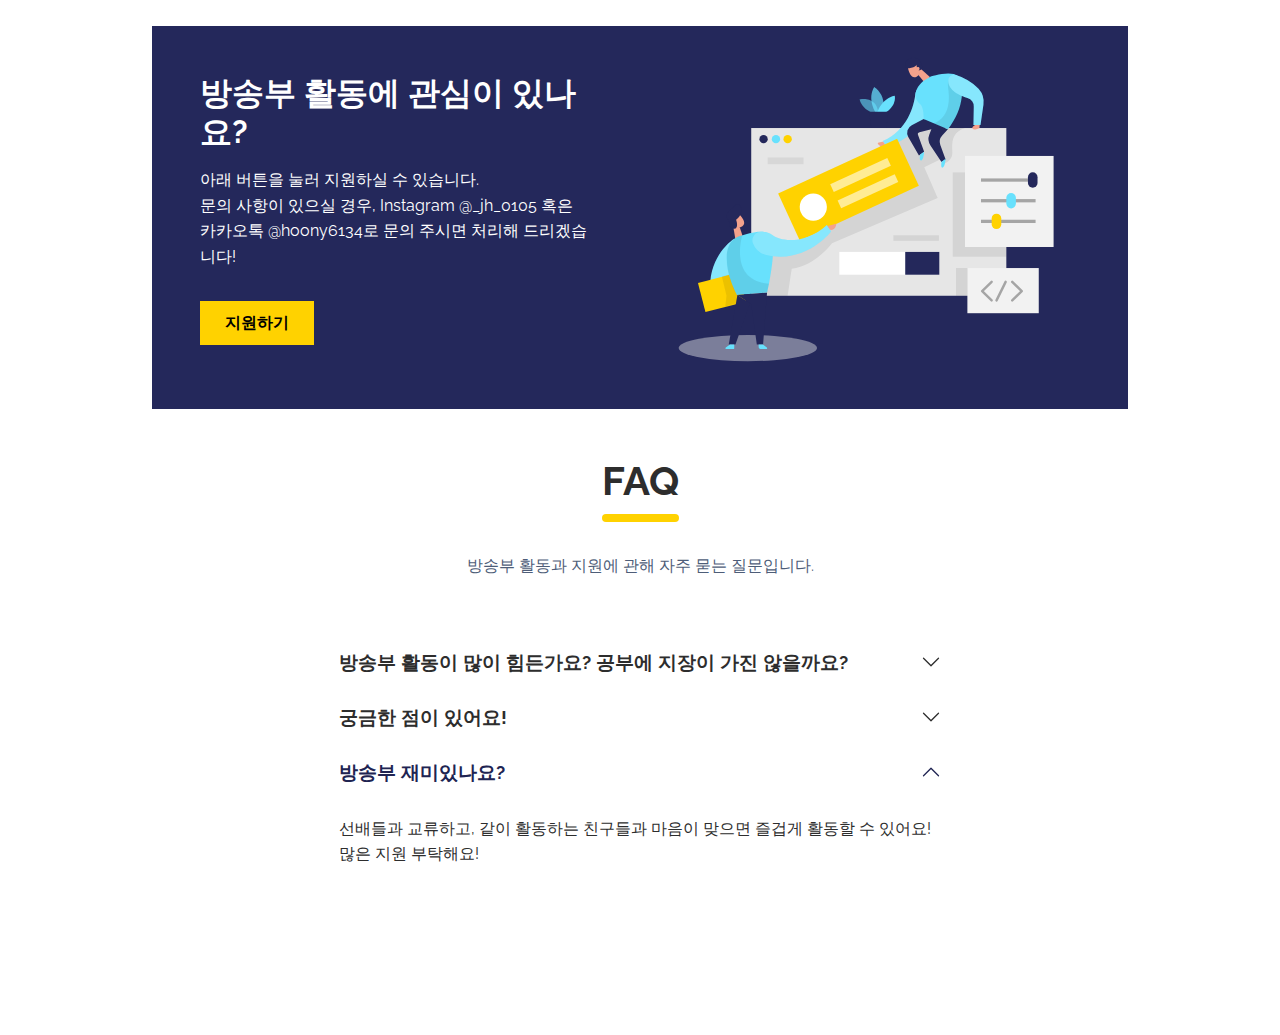
==== commit bfe5236a: "Admission Result" ====
--- a/index.html
+++ b/index.html
@@ -24,6 +24,7 @@
     <link rel="stylesheet" href="assets/css/countdown.css">
     <link rel="stylesheet" href="assets/css/Features-Large-Icons-icons.css">
     <link rel="stylesheet" href="assets/css/Multi-step-form.css">
+    <link rel="stylesheet" href="assets/css/notice.css">
     <link rel="stylesheet" href="assets/css/Responsive-Youtube-Embed.css">
 </head>
 
@@ -42,15 +43,17 @@
         </div>
     </nav>
     <header class="pt-5">
-        <div class="container pt-4 pt-xl-5">
-
+        <div class="container pt-4 pt-xl-5"><div class="notice">
+  10기 최종 합격자 발표&nbsp;&nbsp;
+  <a class="button_notice" href="apply_result.html">바로가기</a>
 </div>
+
             <div class="row pt-5">
                 <div class="col text-center"><img src="https://github.com/hoony6134/dhbs-apply/blob/main/logo.png?raw=true" style="width: 200px;height: 200px;"></div>
                 <div class="col-md-8 text-center text-md-start mx-auto">
                     <div class="text-center">
                         <h1 class="display-4 fw-bold mb-5">동신과고 방송을 함께할&nbsp;<br><span class="underline">10기</span>&nbsp;여러분을 찾습니다</h1>
-                        <p class="fs-5 text-muted mb-5" style="margin: -11px 0px -10px;width: 623.3px;">동신과고 방송부로 함께할 10기 신입생 여러분을 찾습니다!<br>함께 방송부를 만들어 나갈 10기 여러분의 많은 지원 부탁드립니다!<br>다양한 혜택도 준비되어 있으니 아래로 내려 확인해 봐요!<br><strong>(지원 마감일: 2023년 3월 15일 수요일 자정)</strong><br><br>Scroll Down<br><svg xmlns="http://www.w3.org/2000/svg" width="1em" height="1em" viewBox="0 0 24 24" fill="none">
+                        <p class="fs-5 text-muted mb-5" style="margin: -11px 0px -10px;width: 623.3px;">동신과고 방송부로 함께할 10기 신입생 여러분을 찾습니다!<br>함께 방송부를 만들어 나갈 10기 여러분의 많은 지원 부탁드립니다!<br>다양한 혜택도 준비되어 있으니 아래로 내려 확인해 봐요!<br><strong><span style="color: rgb(255, 0, 0);">지원이 마감되었습니다. 많은 관심 감사드립니다.</span></strong><br><br>Scroll Down<br><svg xmlns="http://www.w3.org/2000/svg" width="1em" height="1em" viewBox="0 0 24 24" fill="none">
                                 <path d="M7.75745 10.5858L9.17166 9.17154L12.0001 12L14.8285 9.17157L16.2427 10.5858L12.0001 14.8284L7.75745 10.5858Z" fill="currentColor"></path>
                                 <path fill-rule="evenodd" clip-rule="evenodd" d="M1 12C1 5.92487 5.92487 1 12 1C18.0751 1 23 5.92487 23 12C23 18.0751 18.0751 23 12 23C5.92487 23 1 18.0751 1 12ZM12 21C7.02944 21 3 16.9706 3 12C3 7.02944 7.02944 3 12 3C16.9706 3 21 7.02944 21 12C21 16.9706 16.9706 21 12 21Z" fill="currentColor"></path>
                             </svg><br><br></p>
@@ -131,7 +134,7 @@
                     </div>
                 </div>
                 <div class="col-md-6 order-first order-md-last">
-                    <div><iframe width="560" height="315" src="https://www.youtube.com/embed/oCigSoEU018" title="YouTube video player" frameborder="0" allow="accelerometer; autoplay; clipboard-write; encrypted-media; gyroscope; picture-in-picture; web-share" allowfullscreen></iframe></div>
+                    <div><iframe src="https://www.youtube.com/embed/oCigSoEU018" title="YouTube video player" frameborder="0" allow="accelerometer; autoplay; clipboard-write; encrypted-media; gyroscope; picture-in-picture; web-share" allowfullscreen></iframe></div>
                 </div>
             </div><iframe src="https://www.instagram.com/p/CpXnUXyroGU/embed" allowtransparency="true" frameborder="0" scrolling="no" width="320" height="550" style="margin: 28px;"></iframe><iframe src="https://www.instagram.com/p/CpaVjGXrl53/embed" allowtransparency="true" frameborder="0" scrolling="no" width="320" height="550" style="margin: 28px;"></iframe>
         </div>
@@ -366,4 +369,4 @@
     <script src="assets/js/startup-modern.js"></script>
 </body>
 
-</html>
+</html>--- a/assets/css/notice.css
+++ b/assets/css/notice.css
@@ -0,0 +1,35 @@
+.notice-container {
+  display: flex;
+  justify-content: center;
+  align-items: center;
+  margin: 8px;
+}
+
+.notice {
+  background: linear-gradient(to right, #2196f3, #f44336);
+  color: #ffffff;
+  font-size: 18px;
+  font-weight: bold;
+  padding: 10px;
+  text-align: center;
+}
+
+.button_notice {
+  display: inline-block;
+  background-color: transparent;
+  font-size: 16px;
+  color: #ffffff;
+  border: 2px solid #ffffff;
+  border-radius: 20px;
+  padding: 5px 10px;
+  text-decoration: none;
+  margin-top: 10px;
+  margin-bottom: 10px;
+}
+
+.button_notice:hover {
+  background-color: #ffffff;
+  color: #2196f3;
+  border-radius: 10px;
+}
+
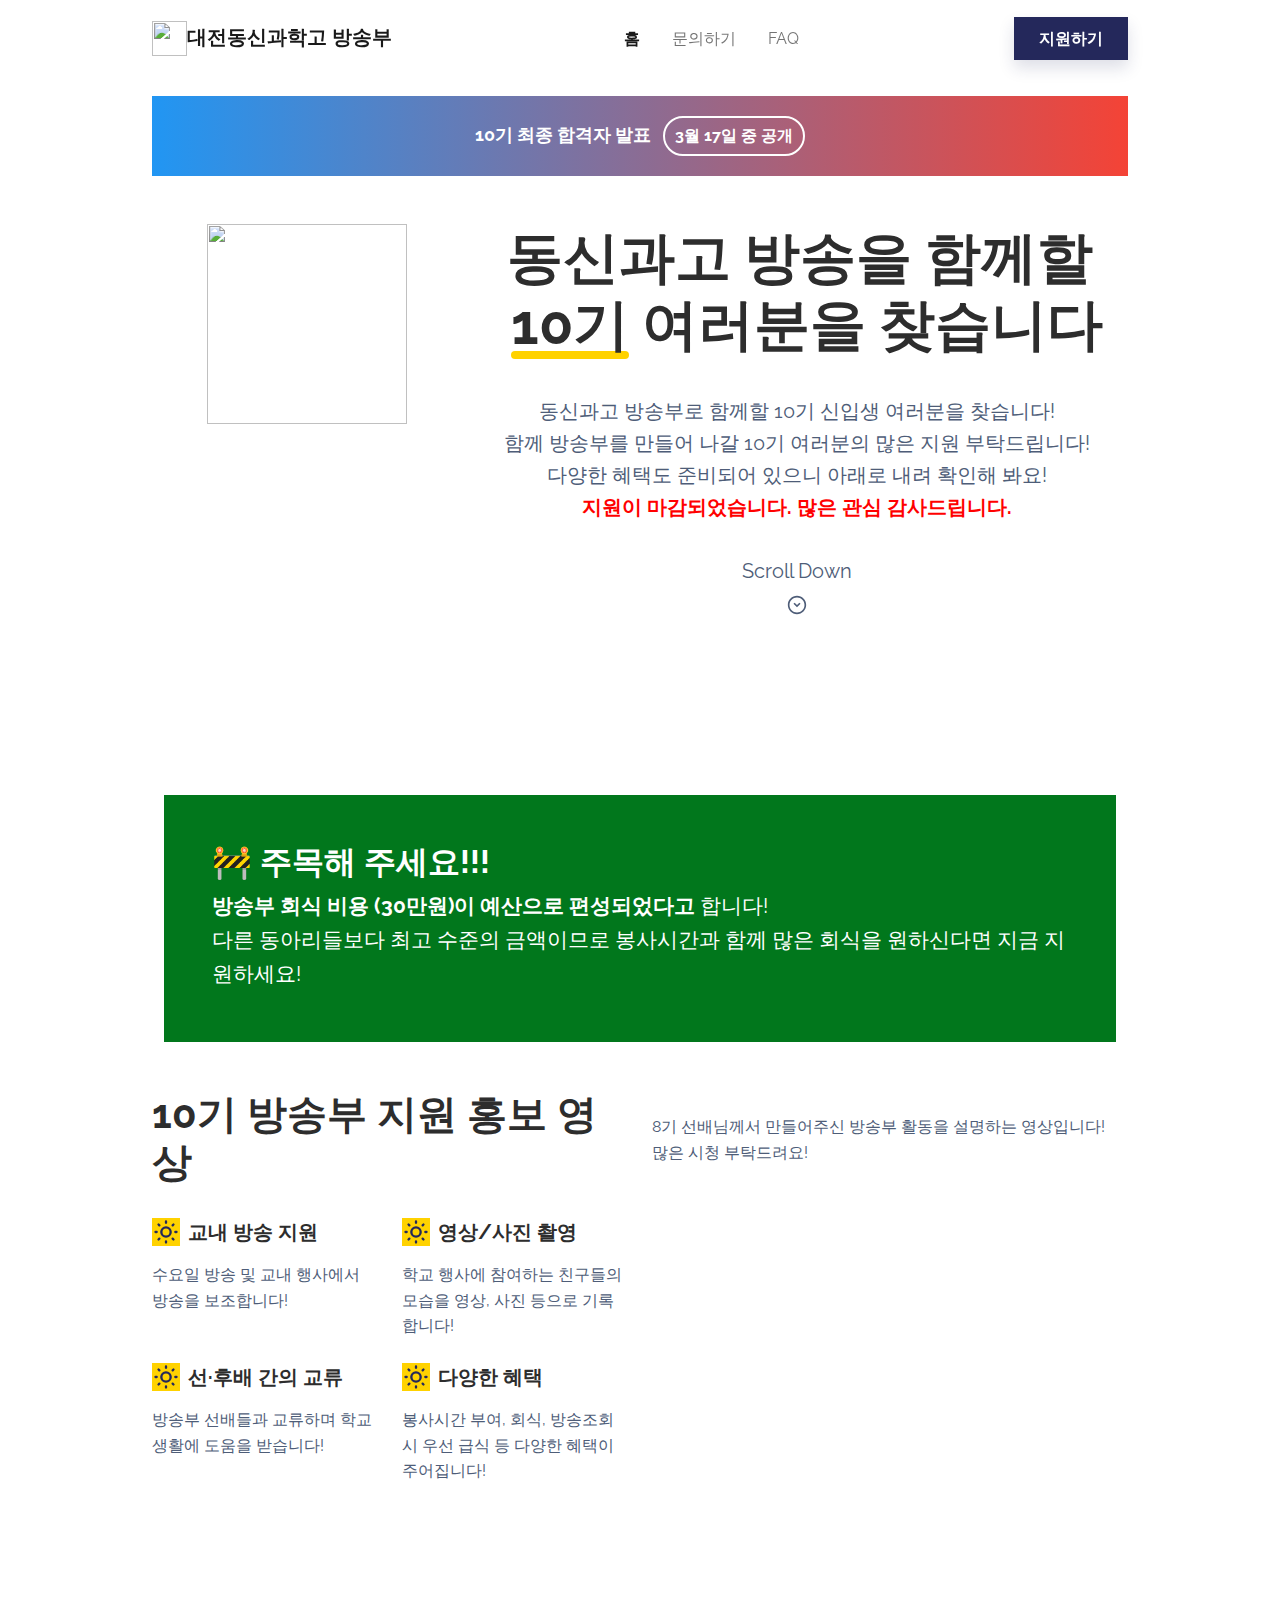
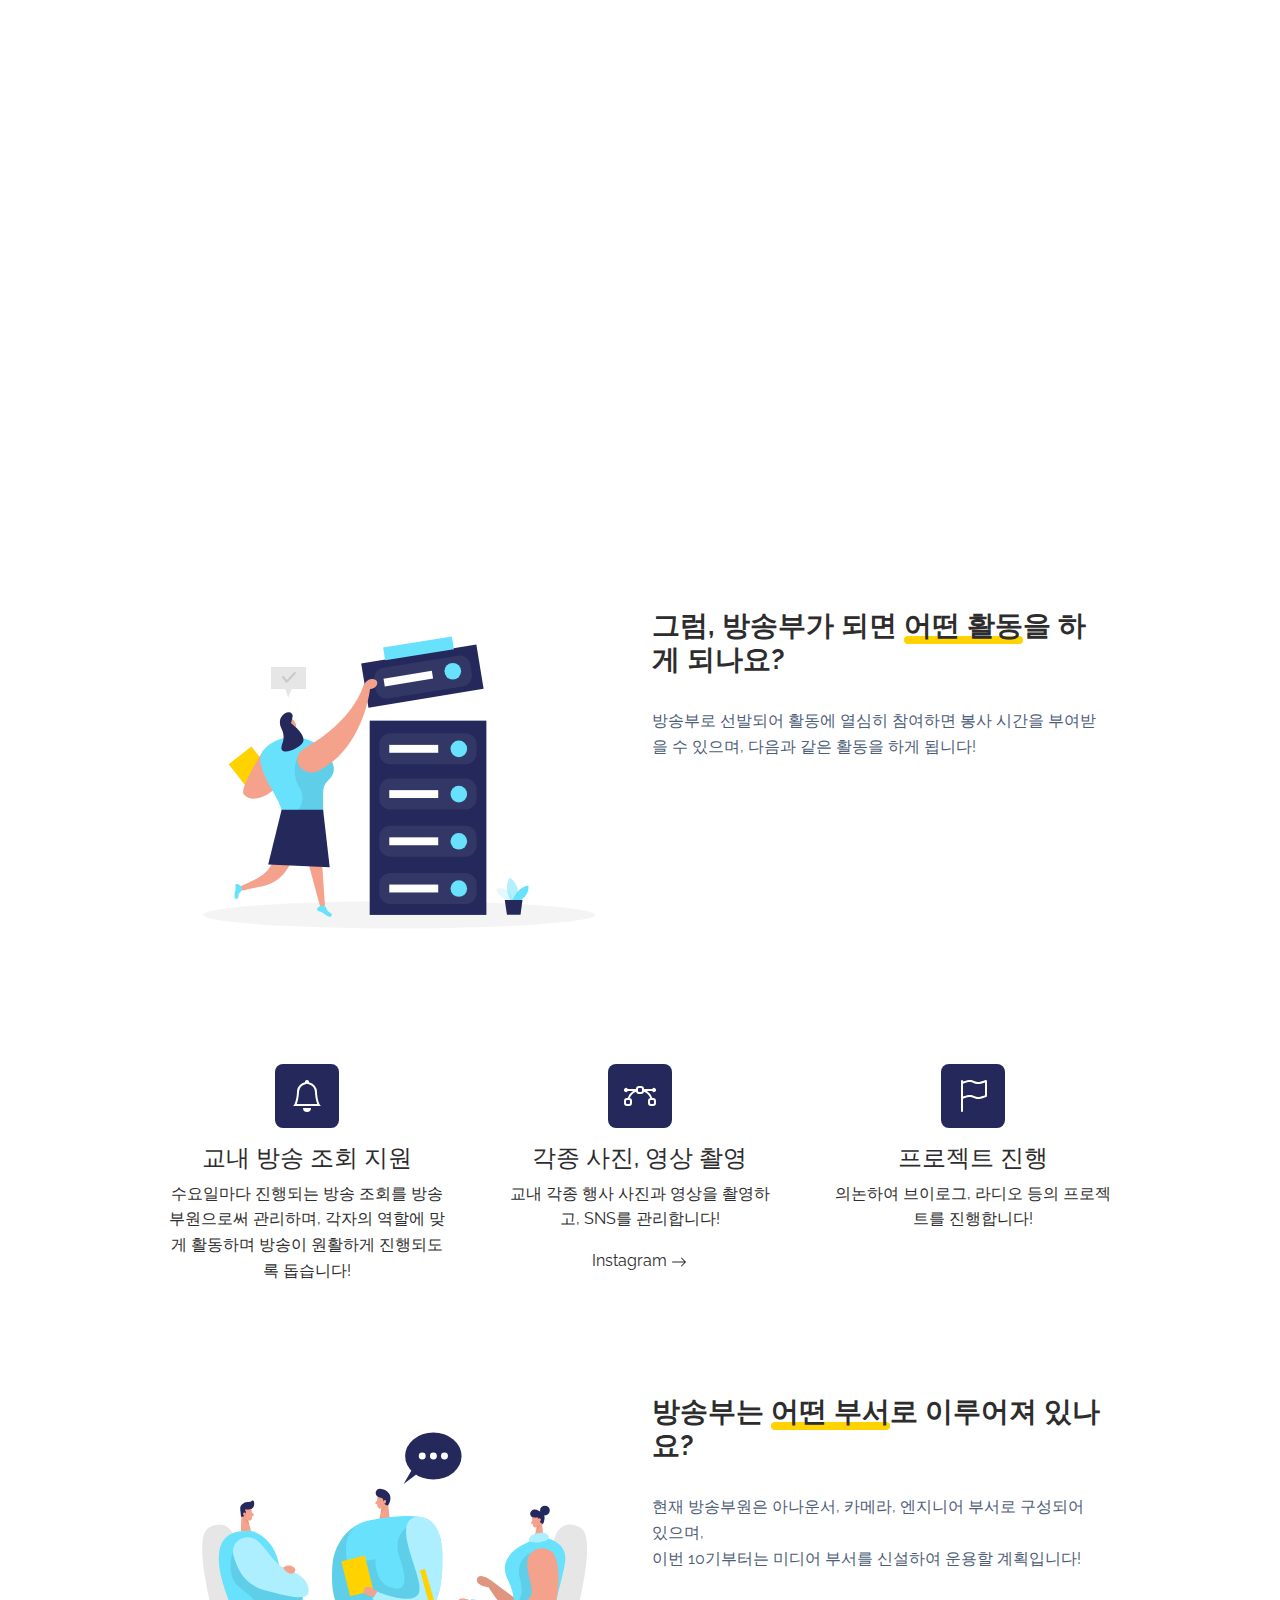
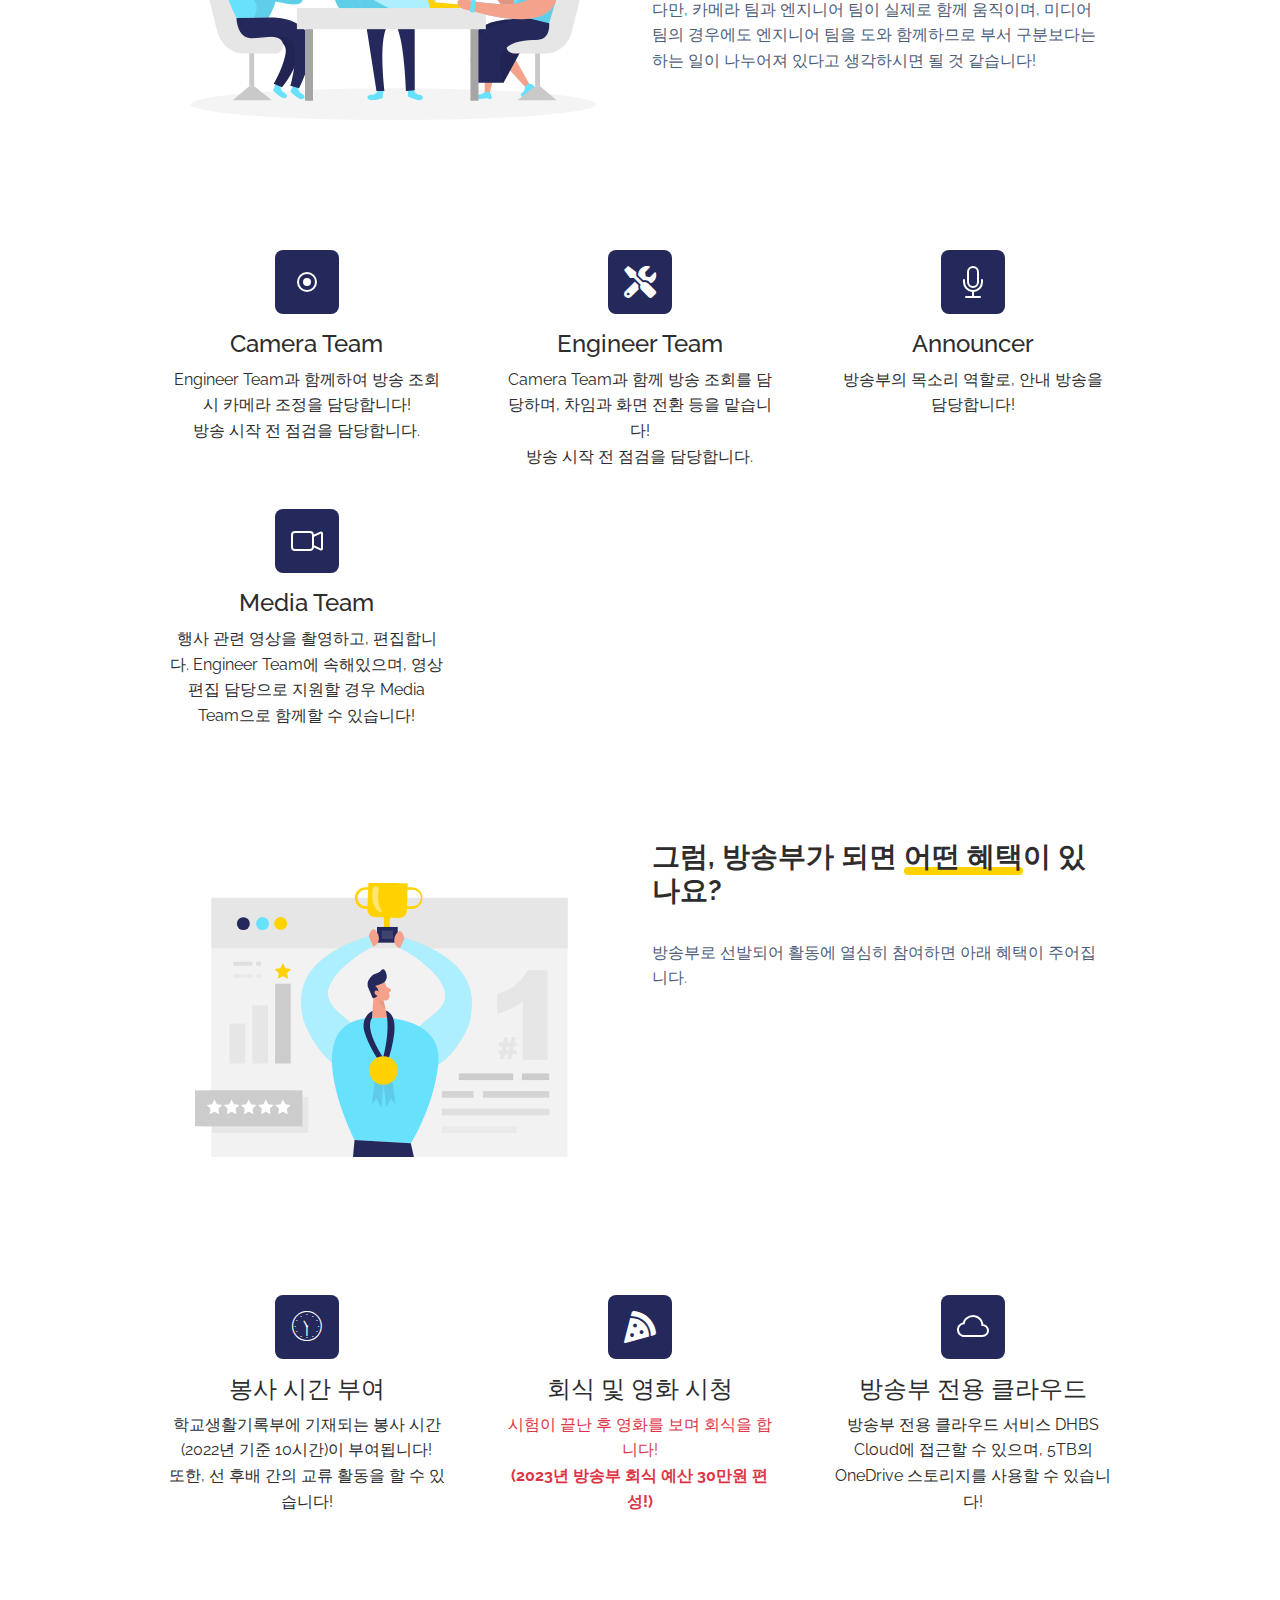
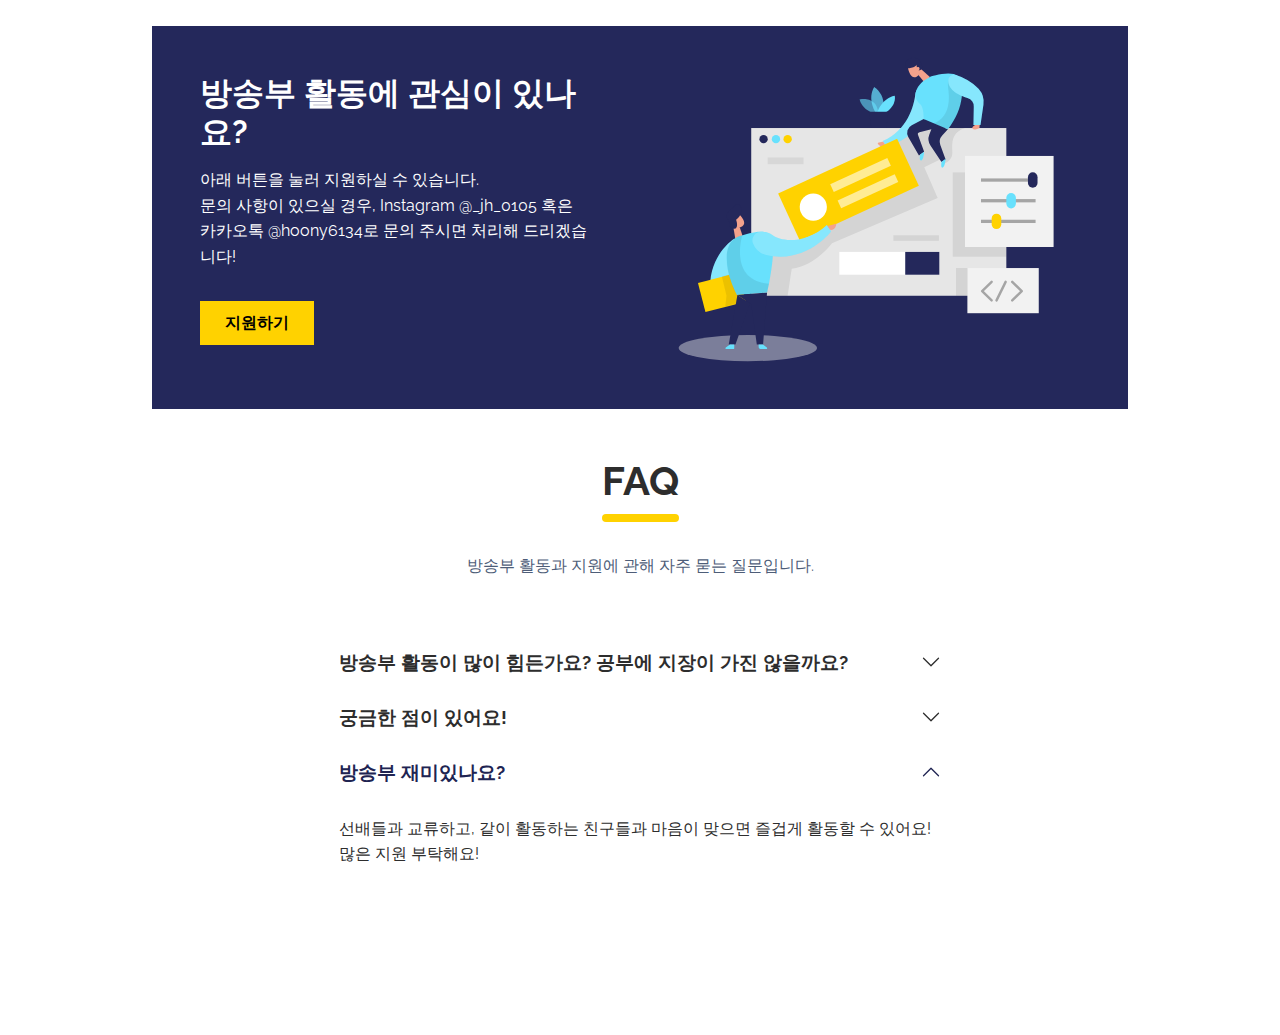
==== commit d330f7bc: "Update index.html" ====
--- a/index.html
+++ b/index.html
@@ -45,7 +45,7 @@
     <header class="pt-5">
         <div class="container pt-4 pt-xl-5"><div class="notice">
   10기 최종 합격자 발표&nbsp;&nbsp;
-  <a class="button_notice" href="apply_result.html">바로가기</a>
+  <a class="button_notice" href="">3월 17일 중 공개</a>
 </div>
 
             <div class="row pt-5">
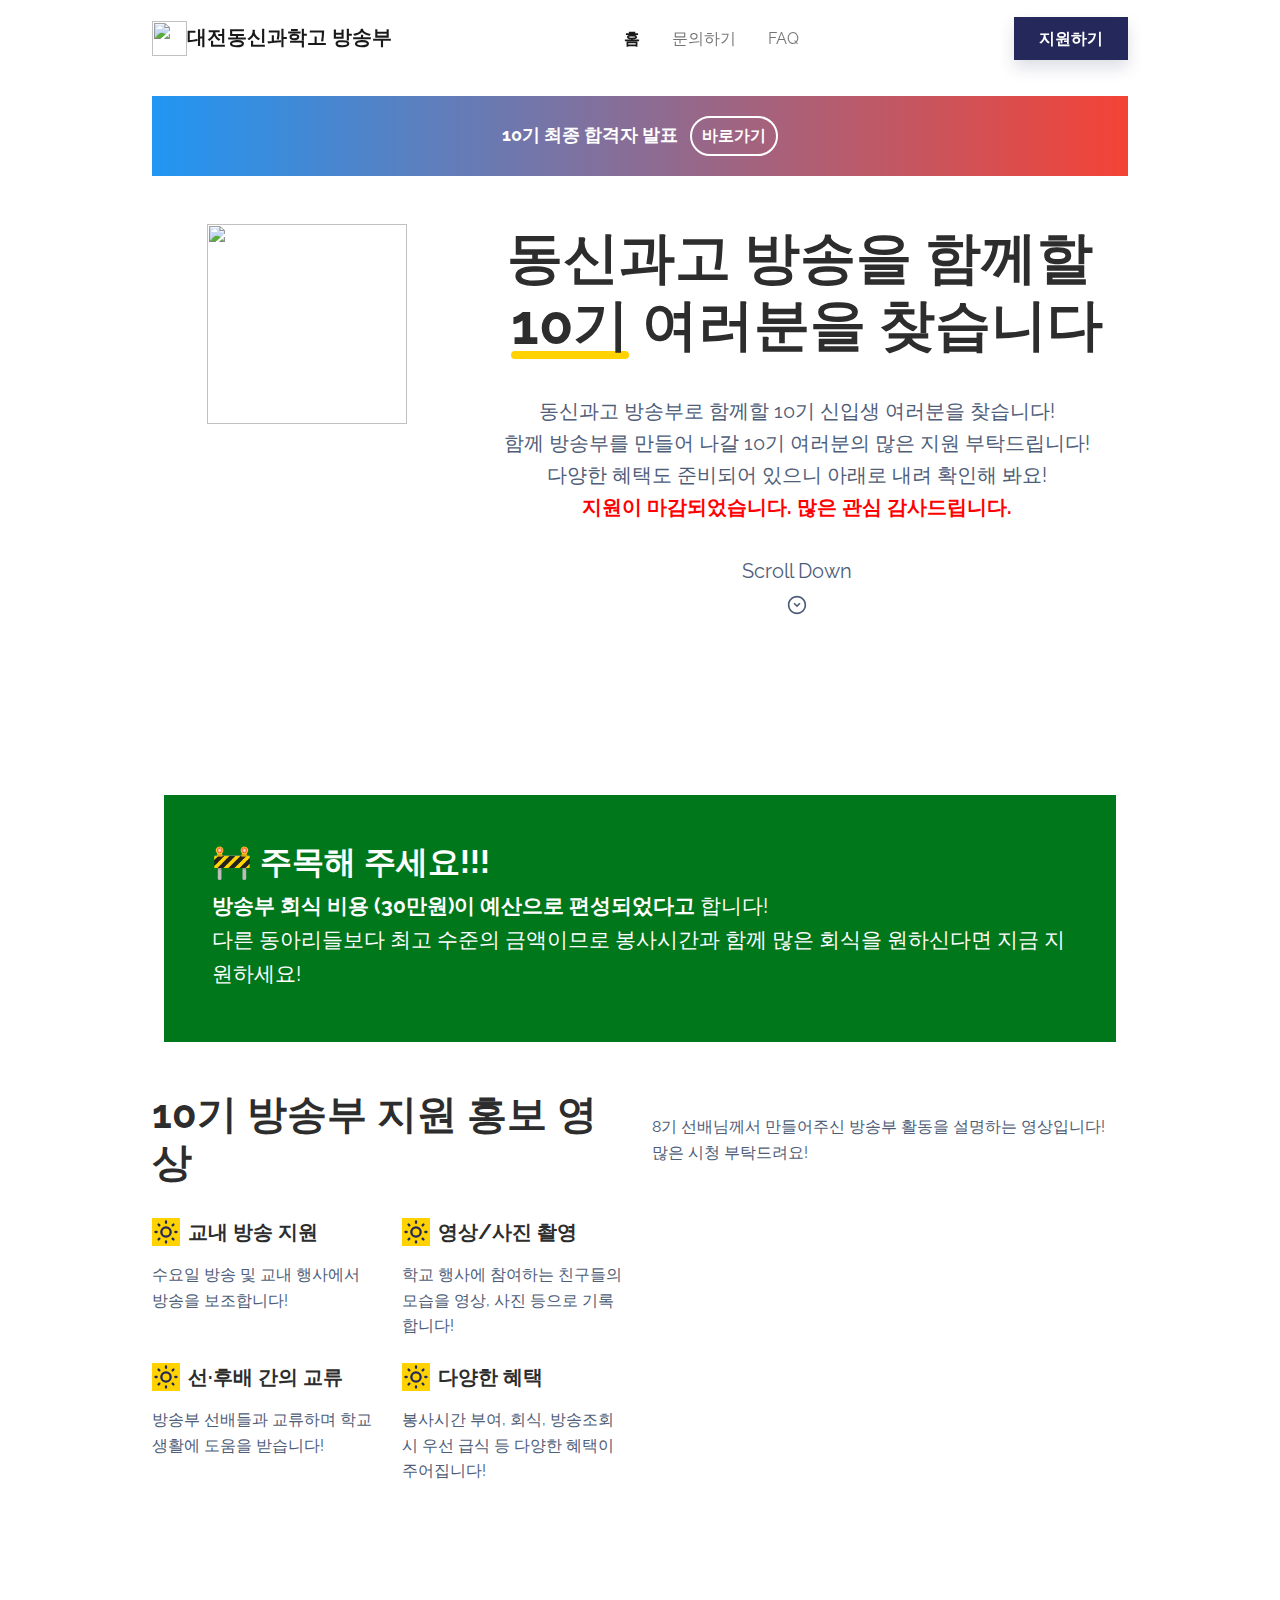
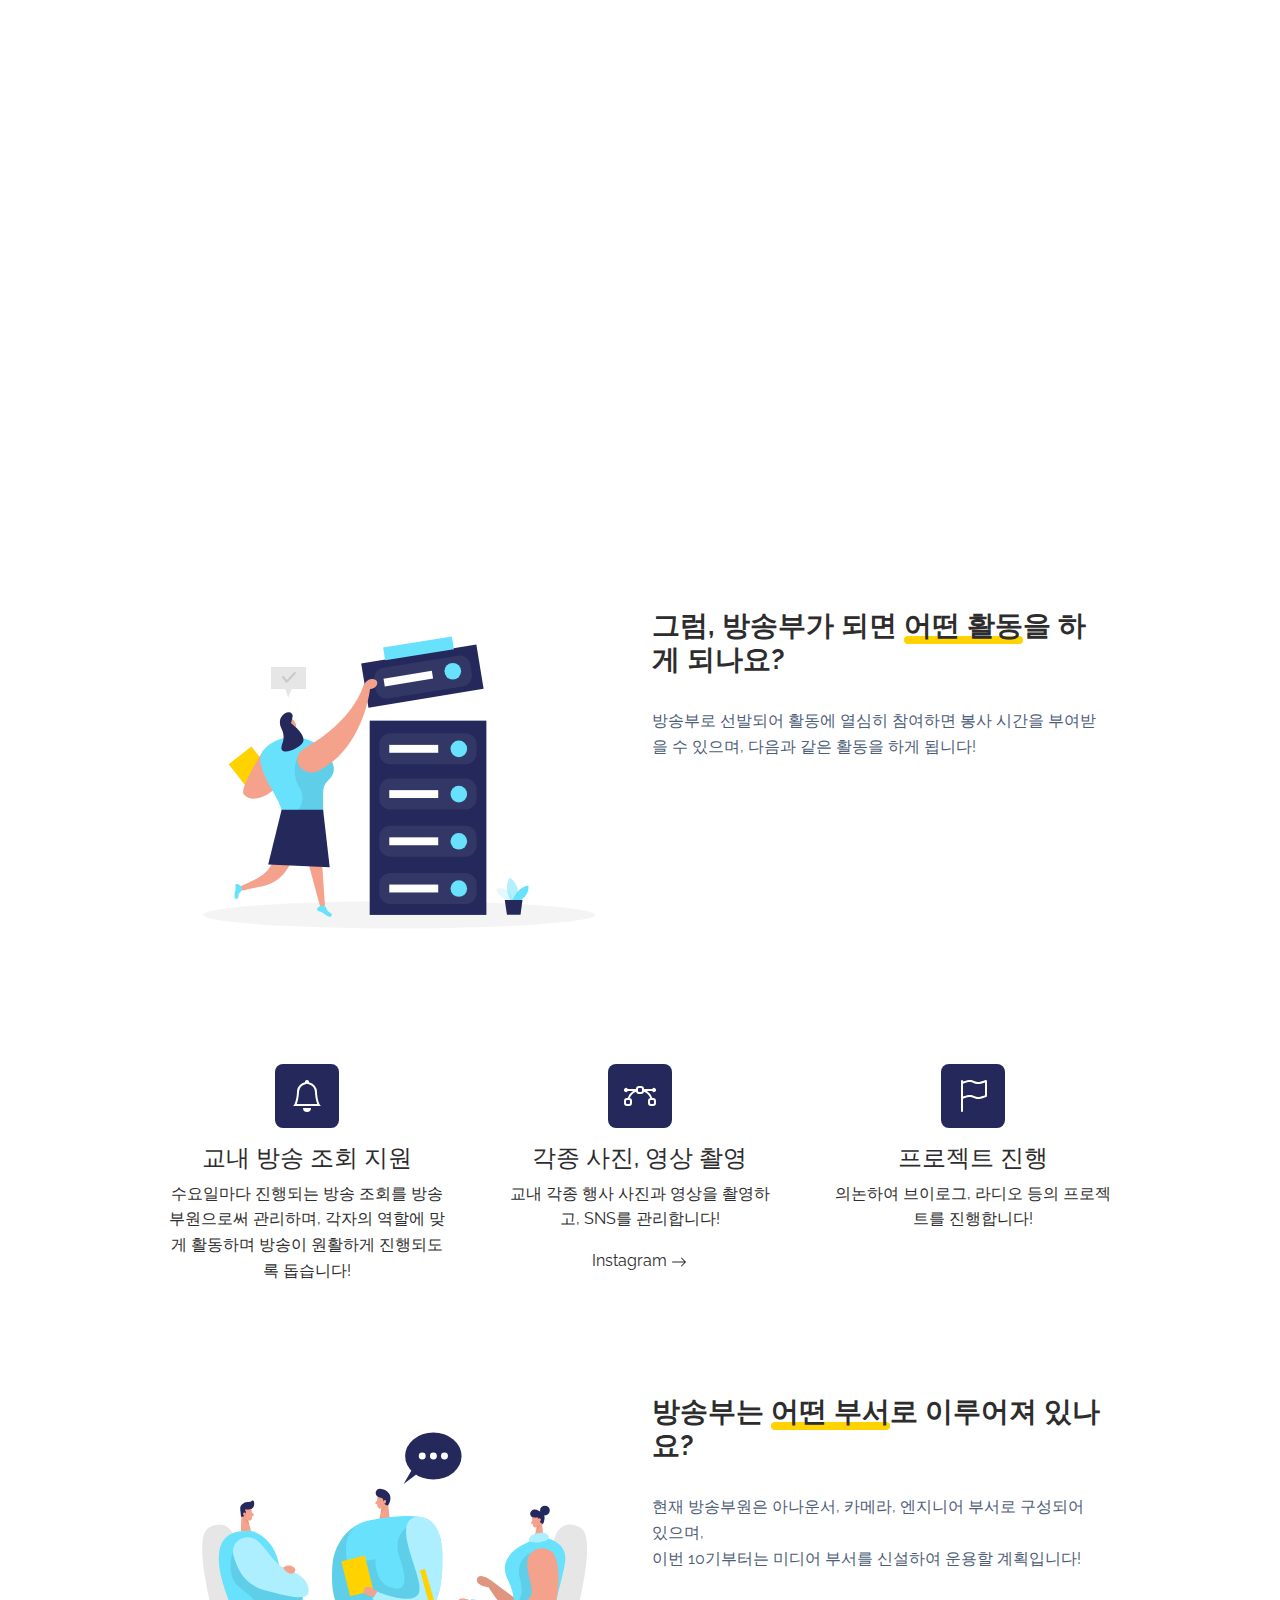
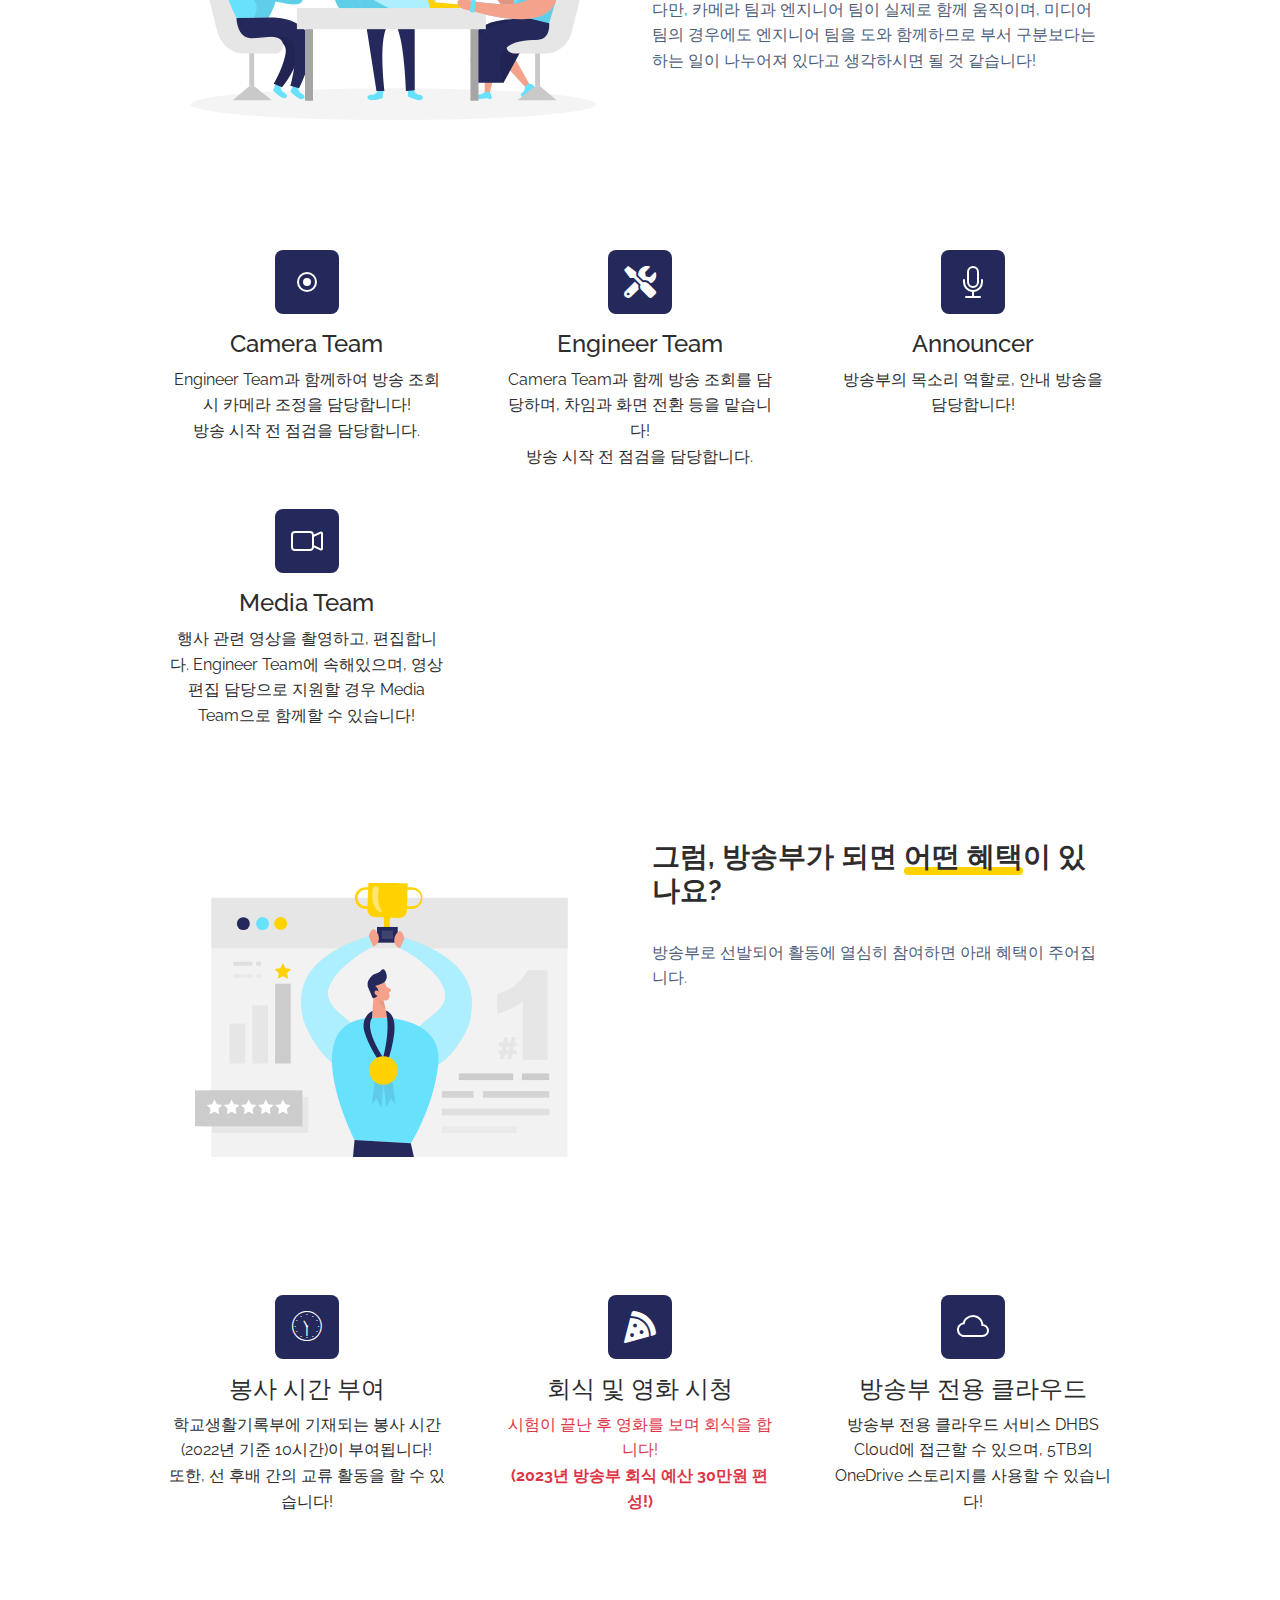
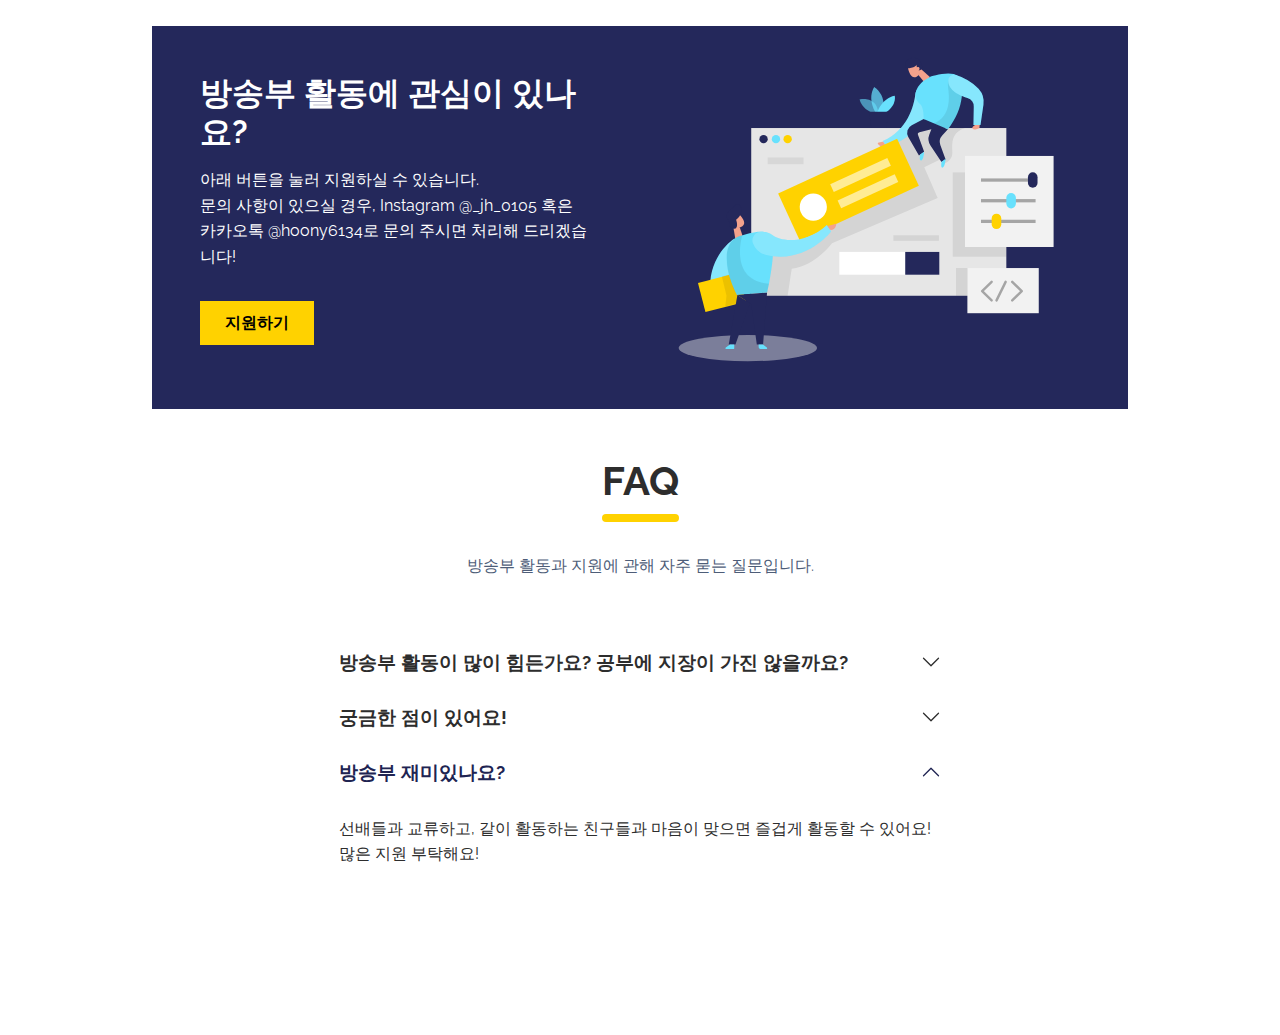
==== commit 98e5f294: "Update index.html" ====
--- a/index.html
+++ b/index.html
@@ -45,7 +45,7 @@
     <header class="pt-5">
         <div class="container pt-4 pt-xl-5"><div class="notice">
   10기 최종 합격자 발표&nbsp;&nbsp;
-  <a class="button_notice" href="">3월 17일 중 공개</a>
+  <a class="button_notice" href="apply_result.html">바로가기</a>
 </div>
 
             <div class="row pt-5">
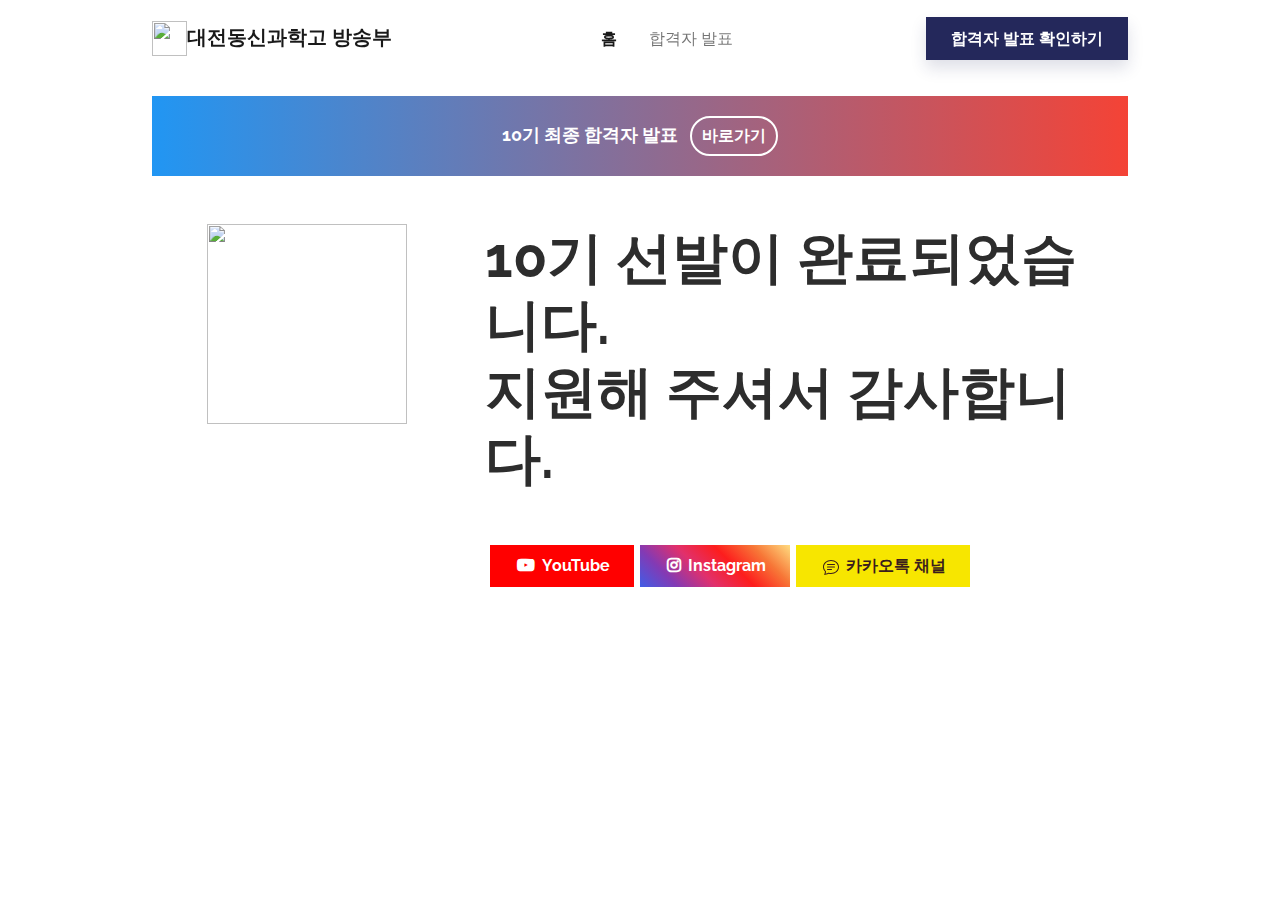
==== commit e19283d7: "Close & Result Only" ====
--- a/index.html
+++ b/index.html
@@ -19,7 +19,6 @@
     <link rel="stylesheet" href="assets/css/.css">
     <link rel="stylesheet" href="https://fonts.googleapis.com/css?family=Nanum+Gothic&amp;display=swap">
     <link rel="stylesheet" href="assets/fonts/fontawesome-all.min.css">
-    <link rel="stylesheet" href="assets/fonts/ionicons.min.css">
     <link rel="stylesheet" href="assets/css/Contact-Form-by-Moorcam.css">
     <link rel="stylesheet" href="assets/css/countdown.css">
     <link rel="stylesheet" href="assets/css/Features-Large-Icons-icons.css">
@@ -36,9 +35,10 @@
                     <li class="nav-item"><a class="nav-link active" href="index.html">홈</a></li>
                     <li class="nav-item"></li>
                     <li class="nav-item"></li>
-                    <li class="nav-item"><a class="nav-link" href="contacts.html">문의하기</a></li>
-                    <li class="nav-item"><a class="nav-link" href="faq.html">FAQ</a></li>
-                </ul><a class="btn btn-primary shadow" role="button" href="apply.html">지원하기</a>
+                    <li class="nav-item"></li>
+                    <li class="nav-item"></li>
+                    <li class="nav-item"><a class="nav-link" href="apply_result.html">합격자 발표</a></li>
+                </ul><a class="btn btn-primary shadow" role="button" href="apply_result.html">합격자 발표 확인하기</a>
             </div>
         </div>
     </nav>
@@ -52,12 +52,12 @@
                 <div class="col text-center"><img src="https://github.com/hoony6134/dhbs-apply/blob/main/logo.png?raw=true" style="width: 200px;height: 200px;"></div>
                 <div class="col-md-8 text-center text-md-start mx-auto">
                     <div class="text-center">
-                        <h1 class="display-4 fw-bold mb-5">동신과고 방송을 함께할&nbsp;<br><span class="underline">10기</span>&nbsp;여러분을 찾습니다</h1>
-                        <p class="fs-5 text-muted mb-5" style="margin: -11px 0px -10px;width: 623.3px;">동신과고 방송부로 함께할 10기 신입생 여러분을 찾습니다!<br>함께 방송부를 만들어 나갈 10기 여러분의 많은 지원 부탁드립니다!<br>다양한 혜택도 준비되어 있으니 아래로 내려 확인해 봐요!<br><strong><span style="color: rgb(255, 0, 0);">지원이 마감되었습니다. 많은 관심 감사드립니다.</span></strong><br><br>Scroll Down<br><svg xmlns="http://www.w3.org/2000/svg" width="1em" height="1em" viewBox="0 0 24 24" fill="none">
-                                <path d="M7.75745 10.5858L9.17166 9.17154L12.0001 12L14.8285 9.17157L16.2427 10.5858L12.0001 14.8284L7.75745 10.5858Z" fill="currentColor"></path>
-                                <path fill-rule="evenodd" clip-rule="evenodd" d="M1 12C1 5.92487 5.92487 1 12 1C18.0751 1 23 5.92487 23 12C23 18.0751 18.0751 23 12 23C5.92487 23 1 18.0751 1 12ZM12 21C7.02944 21 3 16.9706 3 12C3 7.02944 7.02944 3 12 3C16.9706 3 21 7.02944 21 12C21 16.9706 16.9706 21 12 21Z" fill="currentColor"></path>
-                            </svg><br><br></p>
+                        <h1 class="display-4 fw-bold text-start mb-5">10기 선발이 완료되었습니다.<br>지원해 주셔서 감사합니다.</h1>
                     </div>
+                    <div class="btn-group" role="group" style="padding: 2px;"><a class="btn btn-primary" role="button" style="margin: 3px;background: #FF0000;border-style: none;"><i class="fab fa-youtube" style="margin: 3px;"></i>&nbsp;YouTube</a><button class="btn btn-primary" type="button" style="margin: 3px;background: linear-gradient(45deg, #405de6 0%, #833ab4 20%, #e1306c 40%, #fd1d1d 60%, #f77737 80%, #ffdc80 100%);border-style: none;"><i class="fab fa-instagram" style="margin: 3px;"></i>&nbsp;Instagram</button><a class="btn btn-primary" role="button" style="margin: 3px;background: #f7e600;color: #3a1d1d;border-style: none;" href="http://pf.kakao.com/_JVRUxj"><svg xmlns="http://www.w3.org/2000/svg" width="1em" height="1em" fill="currentColor" viewBox="0 0 16 16" class="bi bi-chat-text" style="margin: 3px;">
+                                <path d="M2.678 11.894a1 1 0 0 1 .287.801 10.97 10.97 0 0 1-.398 2c1.395-.323 2.247-.697 2.634-.893a1 1 0 0 1 .71-.074A8.06 8.06 0 0 0 8 14c3.996 0 7-2.807 7-6 0-3.192-3.004-6-7-6S1 4.808 1 8c0 1.468.617 2.83 1.678 3.894zm-.493 3.905a21.682 21.682 0 0 1-.713.129c-.2.032-.352-.176-.273-.362a9.68 9.68 0 0 0 .244-.637l.003-.01c.248-.72.45-1.548.524-2.319C.743 11.37 0 9.76 0 8c0-3.866 3.582-7 8-7s8 3.134 8 7-3.582 7-8 7a9.06 9.06 0 0 1-2.347-.306c-.52.263-1.639.742-3.468 1.105z"></path>
+                                <path d="M4 5.5a.5.5 0 0 1 .5-.5h7a.5.5 0 0 1 0 1h-7a.5.5 0 0 1-.5-.5zM4 8a.5.5 0 0 1 .5-.5h7a.5.5 0 0 1 0 1h-7A.5.5 0 0 1 4 8zm0 2.5a.5.5 0 0 1 .5-.5h4a.5.5 0 0 1 0 1h-4a.5.5 0 0 1-.5-.5z"></path>
+                            </svg>&nbsp;카카오톡 채널</a></div>
                 </div>
                 <div class="col-12 col-lg-10 mx-auto">
                     <div class="text-center position-relative"></div>
@@ -65,303 +65,7 @@
             </div>
         </div>
     </header>
-    <section>
-        <div class="container py-4 py-xl-5">
-            <section class="py-4 py-xl-5">
-                <div class="container">
-                    <div class="text-white bg-primary border rounded border-0 border-primary d-flex flex-column justify-content-between flex-lg-row p-4 p-md-5" style="background: var(--bs-red);--bs-primary: #01771c;--bs-primary-rgb: 1,119,28;">
-                        <div class="pb-2 pb-lg-1">
-                            <h2 class="fw-bold mb-2">🚧 주목해 주세요!!!</h2>
-                            <p class="mb-0" style="font-size: 21px;"><strong>방송부 회식 비용 (30만원)이 예산으로 편성되었다고</strong> 합니다!<br>다른 동아리들보다 최고 수준의 금액이므로 봉사시간과 함께 많은 회식을 원하신다면 지금 지원하세요!</p>
-                        </div>
-                        <div class="text-center text-sm-center text-md-center text-lg-center text-xl-center text-xxl-center my-2"></div>
-                    </div>
-                </div>
-            </section>
-            <div class="row">
-                <div class="col-md-6">
-                    <h3 class="display-6 fw-bold pb-md-4">10기 방송부 지원&nbsp;<span class="underline">홍보 영상</span></h3>
-                </div>
-                <div class="col-md-6 pt-4">
-                    <p class="text-muted mb-4">8기 선배님께서 만들어주신 방송부 활동을 설명하는 영상입니다!<br>많은 시청 부탁드려요!</p>
-                </div>
-            </div>
-            <div class="row gy-4 gy-md-0">
-                <div class="col-md-6 d-flex d-sm-flex d-md-flex justify-content-center align-items-center justify-content-md-start align-items-md-center justify-content-xl-center">
-                    <div>
-                        <div class="row gy-2 row-cols-1 row-cols-sm-2">
-                            <div class="col text-center text-md-start">
-                                <div class="d-flex justify-content-center align-items-center justify-content-md-start"><svg xmlns="http://www.w3.org/2000/svg" width="1em" height="1em" viewBox="0 0 24 24" stroke-width="2" stroke="currentColor" fill="none" stroke-linecap="round" stroke-linejoin="round" class="icon icon-tabler icon-tabler-sun fs-3 text-primary bg-warning">
-                                        <path stroke="none" d="M0 0h24v24H0z" fill="none"></path>
-                                        <circle cx="12" cy="12" r="4"></circle>
-                                        <path d="M3 12h1m8 -9v1m8 8h1m-9 8v1m-6.4 -15.4l.7 .7m12.1 -.7l-.7 .7m0 11.4l.7 .7m-12.1 -.7l-.7 .7"></path>
-                                    </svg>
-                                    <h5 class="fw-bold mb-0 ms-2">교내 방송 지원</h5>
-                                </div>
-                                <p class="text-muted my-3">수요일 방송 및 교내 행사에서 방송을 보조합니다!</p>
-                            </div>
-                            <div class="col text-center text-md-start">
-                                <div class="d-flex justify-content-center align-items-center justify-content-md-start"><svg xmlns="http://www.w3.org/2000/svg" width="1em" height="1em" viewBox="0 0 24 24" stroke-width="2" stroke="currentColor" fill="none" stroke-linecap="round" stroke-linejoin="round" class="icon icon-tabler icon-tabler-sun fs-3 text-primary bg-warning">
-                                        <path stroke="none" d="M0 0h24v24H0z" fill="none"></path>
-                                        <circle cx="12" cy="12" r="4"></circle>
-                                        <path d="M3 12h1m8 -9v1m8 8h1m-9 8v1m-6.4 -15.4l.7 .7m12.1 -.7l-.7 .7m0 11.4l.7 .7m-12.1 -.7l-.7 .7"></path>
-                                    </svg>
-                                    <h5 class="fw-bold mb-0 ms-2">영상/사진 촬영</h5>
-                                </div>
-                                <p class="text-muted my-3">학교 행사에 참여하는 친구들의 모습을 영상, 사진 등으로 기록합니다!</p>
-                            </div>
-                            <div class="col text-center text-md-start">
-                                <div class="d-flex justify-content-center align-items-center justify-content-md-start"><svg xmlns="http://www.w3.org/2000/svg" width="1em" height="1em" viewBox="0 0 24 24" stroke-width="2" stroke="currentColor" fill="none" stroke-linecap="round" stroke-linejoin="round" class="icon icon-tabler icon-tabler-sun fs-3 text-primary bg-warning">
-                                        <path stroke="none" d="M0 0h24v24H0z" fill="none"></path>
-                                        <circle cx="12" cy="12" r="4"></circle>
-                                        <path d="M3 12h1m8 -9v1m8 8h1m-9 8v1m-6.4 -15.4l.7 .7m12.1 -.7l-.7 .7m0 11.4l.7 .7m-12.1 -.7l-.7 .7"></path>
-                                    </svg>
-                                    <h5 class="fw-bold mb-0 ms-2">선·후배 간의 교류</h5>
-                                </div>
-                                <p class="text-muted my-3">방송부 선배들과 교류하며 학교 생활에 도움을 받습니다!</p>
-                            </div>
-                            <div class="col text-center text-md-start">
-                                <div class="d-flex justify-content-center align-items-center justify-content-md-start"><svg xmlns="http://www.w3.org/2000/svg" width="1em" height="1em" viewBox="0 0 24 24" stroke-width="2" stroke="currentColor" fill="none" stroke-linecap="round" stroke-linejoin="round" class="icon icon-tabler icon-tabler-sun fs-3 text-primary bg-warning">
-                                        <path stroke="none" d="M0 0h24v24H0z" fill="none"></path>
-                                        <circle cx="12" cy="12" r="4"></circle>
-                                        <path d="M3 12h1m8 -9v1m8 8h1m-9 8v1m-6.4 -15.4l.7 .7m12.1 -.7l-.7 .7m0 11.4l.7 .7m-12.1 -.7l-.7 .7"></path>
-                                    </svg>
-                                    <h5 class="fw-bold mb-0 ms-2">다양한 혜택</h5>
-                                </div>
-                                <p class="text-muted my-3">봉사시간 부여, 회식, 방송조회 시 우선 급식 등 다양한 혜택이 주어집니다!</p>
-                            </div>
-                        </div>
-                    </div>
-                </div>
-                <div class="col-md-6 order-first order-md-last">
-                    <div><iframe src="https://www.youtube.com/embed/oCigSoEU018" title="YouTube video player" frameborder="0" allow="accelerometer; autoplay; clipboard-write; encrypted-media; gyroscope; picture-in-picture; web-share" allowfullscreen></iframe></div>
-                </div>
-            </div><iframe src="https://www.instagram.com/p/CpXnUXyroGU/embed" allowtransparency="true" frameborder="0" scrolling="no" width="320" height="550" style="margin: 28px;"></iframe><iframe src="https://www.instagram.com/p/CpaVjGXrl53/embed" allowtransparency="true" frameborder="0" scrolling="no" width="320" height="550" style="margin: 28px;"></iframe>
-        </div>
-    </section>
-    <section>
-        <div class="container py-4 py-xl-5"><small style="width: 4%;"></small>
-            <div class="row gy-4 gy-md-0">
-                <div class="col-md-6 text-center text-md-start d-flex d-sm-flex d-md-flex justify-content-center align-items-center justify-content-md-start align-items-md-center justify-content-xl-center">
-                    <div><img class="rounded img-fluid fit-cover" style="min-height: 300px;" src="assets/img/illustrations/data-management.svg" width="800"></div>
-                </div>
-                <div class="col">
-                    <div style="max-width: 450px;">
-                        <h3 class="fw-bold pb-md-4">그럼, 방송부가 되면&nbsp;<span class="underline">어떤 활동</span>을 하게 되나요?</h3>
-                        <p class="text-muted py-4 py-md-0">방송부로 선발되어 활동에 열심히 참여하면 봉사 시간을 부여받을 수 있으며, 다음과 같은 활동을 하게 됩니다!</p>
-                    </div>
-                </div>
-            </div>
-        </div>
-        <div class="container py-4 py-xl-5">
-            <div class="row gy-4 row-cols-1 row-cols-md-2 row-cols-xl-3">
-                <div class="col">
-                    <div class="text-center d-flex flex-column align-items-center align-items-xl-center">
-                        <div class="bs-icon-lg bs-icon-rounded bs-icon-primary d-flex flex-shrink-0 justify-content-center align-items-center d-inline-block mb-3 bs-icon"><svg xmlns="http://www.w3.org/2000/svg" width="1em" height="1em" fill="currentColor" viewBox="0 0 16 16" class="bi bi-bell">
-                                <path d="M8 16a2 2 0 0 0 2-2H6a2 2 0 0 0 2 2zM8 1.918l-.797.161A4.002 4.002 0 0 0 4 6c0 .628-.134 2.197-.459 3.742-.16.767-.376 1.566-.663 2.258h10.244c-.287-.692-.502-1.49-.663-2.258C12.134 8.197 12 6.628 12 6a4.002 4.002 0 0 0-3.203-3.92L8 1.917zM14.22 12c.223.447.481.801.78 1H1c.299-.199.557-.553.78-1C2.68 10.2 3 6.88 3 6c0-2.42 1.72-4.44 4.005-4.901a1 1 0 1 1 1.99 0A5.002 5.002 0 0 1 13 6c0 .88.32 4.2 1.22 6z"></path>
-                            </svg></div>
-                        <div class="px-3">
-                            <h4>교내 방송 조회 지원</h4>
-                            <p>수요일마다 진행되는 방송 조회를 방송부원으로써 관리하며, 각자의 역할에 맞게 활동하며 방송이 원활하게 진행되도록 돕습니다!</p>
-                        </div>
-                    </div>
-                </div>
-                <div class="col">
-                    <div class="text-center d-flex flex-column align-items-center align-items-xl-center">
-                        <div class="bs-icon-lg bs-icon-rounded bs-icon-primary d-flex flex-shrink-0 justify-content-center align-items-center d-inline-block mb-3 bs-icon"><svg xmlns="http://www.w3.org/2000/svg" width="1em" height="1em" fill="currentColor" viewBox="0 0 16 16" class="bi bi-bezier">
-                                <path fill-rule="evenodd" d="M0 10.5A1.5 1.5 0 0 1 1.5 9h1A1.5 1.5 0 0 1 4 10.5v1A1.5 1.5 0 0 1 2.5 13h-1A1.5 1.5 0 0 1 0 11.5v-1zm1.5-.5a.5.5 0 0 0-.5.5v1a.5.5 0 0 0 .5.5h1a.5.5 0 0 0 .5-.5v-1a.5.5 0 0 0-.5-.5h-1zm10.5.5A1.5 1.5 0 0 1 13.5 9h1a1.5 1.5 0 0 1 1.5 1.5v1a1.5 1.5 0 0 1-1.5 1.5h-1a1.5 1.5 0 0 1-1.5-1.5v-1zm1.5-.5a.5.5 0 0 0-.5.5v1a.5.5 0 0 0 .5.5h1a.5.5 0 0 0 .5-.5v-1a.5.5 0 0 0-.5-.5h-1zM6 4.5A1.5 1.5 0 0 1 7.5 3h1A1.5 1.5 0 0 1 10 4.5v1A1.5 1.5 0 0 1 8.5 7h-1A1.5 1.5 0 0 1 6 5.5v-1zM7.5 4a.5.5 0 0 0-.5.5v1a.5.5 0 0 0 .5.5h1a.5.5 0 0 0 .5-.5v-1a.5.5 0 0 0-.5-.5h-1z"></path>
-                                <path d="M6 4.5H1.866a1 1 0 1 0 0 1h2.668A6.517 6.517 0 0 0 1.814 9H2.5c.123 0 .244.015.358.043a5.517 5.517 0 0 1 3.185-3.185A1.503 1.503 0 0 1 6 5.5v-1zm3.957 1.358A1.5 1.5 0 0 0 10 5.5v-1h4.134a1 1 0 1 1 0 1h-2.668a6.517 6.517 0 0 1 2.72 3.5H13.5c-.123 0-.243.015-.358.043a5.517 5.517 0 0 0-3.185-3.185z"></path>
-                            </svg></div>
-                        <div class="px-3">
-                            <h4>각종 사진, 영상 촬영</h4>
-                            <p>교내 각종 행사 사진과 영상을 촬영하고, SNS를 관리합니다!</p><a href="https://instagram.com/ddshs.bro">Instagram&nbsp;<svg xmlns="http://www.w3.org/2000/svg" width="1em" height="1em" fill="currentColor" viewBox="0 0 16 16" class="bi bi-arrow-right">
-                                    <path fill-rule="evenodd" d="M1 8a.5.5 0 0 1 .5-.5h11.793l-3.147-3.146a.5.5 0 0 1 .708-.708l4 4a.5.5 0 0 1 0 .708l-4 4a.5.5 0 0 1-.708-.708L13.293 8.5H1.5A.5.5 0 0 1 1 8z"></path>
-                                </svg></a>
-                        </div>
-                    </div>
-                </div>
-                <div class="col">
-                    <div class="text-center d-flex flex-column align-items-center align-items-xl-center">
-                        <div class="bs-icon-lg bs-icon-rounded bs-icon-primary d-flex flex-shrink-0 justify-content-center align-items-center d-inline-block mb-3 bs-icon"><svg xmlns="http://www.w3.org/2000/svg" width="1em" height="1em" fill="currentColor" viewBox="0 0 16 16" class="bi bi-flag">
-                                <path d="M14.778.085A.5.5 0 0 1 15 .5V8a.5.5 0 0 1-.314.464L14.5 8l.186.464-.003.001-.006.003-.023.009a12.435 12.435 0 0 1-.397.15c-.264.095-.631.223-1.047.35-.816.252-1.879.523-2.71.523-.847 0-1.548-.28-2.158-.525l-.028-.01C7.68 8.71 7.14 8.5 6.5 8.5c-.7 0-1.638.23-2.437.477A19.626 19.626 0 0 0 3 9.342V15.5a.5.5 0 0 1-1 0V.5a.5.5 0 0 1 1 0v.282c.226-.079.496-.17.79-.26C4.606.272 5.67 0 6.5 0c.84 0 1.524.277 2.121.519l.043.018C9.286.788 9.828 1 10.5 1c.7 0 1.638-.23 2.437-.477a19.587 19.587 0 0 0 1.349-.476l.019-.007.004-.002h.001M14 1.221c-.22.078-.48.167-.766.255-.81.252-1.872.523-2.734.523-.886 0-1.592-.286-2.203-.534l-.008-.003C7.662 1.21 7.139 1 6.5 1c-.669 0-1.606.229-2.415.478A21.294 21.294 0 0 0 3 1.845v6.433c.22-.078.48-.167.766-.255C4.576 7.77 5.638 7.5 6.5 7.5c.847 0 1.548.28 2.158.525l.028.01C9.32 8.29 9.86 8.5 10.5 8.5c.668 0 1.606-.229 2.415-.478A21.317 21.317 0 0 0 14 7.655V1.222z"></path>
-                            </svg></div>
-                        <div class="px-3">
-                            <h4>프로젝트 진행</h4>
-                            <p>의논하여 브이로그, 라디오 등의 프로젝트를 진행합니다!</p>
-                        </div>
-                    </div>
-                </div>
-            </div>
-        </div>
-        <section>
-            <div class="container py-4 py-xl-5">
-                <div class="row gy-4 gy-md-0">
-                    <div class="col-md-6 text-center text-md-start d-flex d-sm-flex d-md-flex justify-content-center align-items-center justify-content-md-start align-items-md-center justify-content-xl-center">
-                        <div><img class="rounded img-fluid fit-cover" style="min-height: 300px;" src="assets/img/illustrations/meeting.svg" width="800"></div>
-                    </div>
-                    <div class="col">
-                        <div style="max-width: 450px;">
-                            <h3 class="fw-bold pb-md-4">방송부는&nbsp;<span class="underline">어떤 부서</span>로 이루어져 있나요?</h3>
-                            <p class="text-muted py-4 py-md-0">현재 방송부원은 아나운서, 카메라, 엔지니어 부서로 구성되어 있으며,<br>이번 10기부터는 미디어 부서를 신설하여 운용할 계획입니다!<br><br>다만, 카메라 팀과 엔지니어 팀이 실제로 함께 움직이며, 미디어 팀의 경우에도 엔지니어 팀을 도와 함께하므로 부서 구분보다는 하는 일이 나누어져 있다고 생각하시면 될 것 같습니다!</p>
-                        </div>
-                    </div>
-                </div>
-            </div>
-            <div class="container py-4 py-xl-5">
-                <div class="row gy-4 row-cols-1 row-cols-md-2 row-cols-xl-3">
-                    <div class="col">
-                        <div class="text-center d-flex flex-column align-items-center align-items-xl-center">
-                            <div class="bs-icon-lg bs-icon-rounded bs-icon-primary d-flex flex-shrink-0 justify-content-center align-items-center d-inline-block mb-3 bs-icon"><svg xmlns="http://www.w3.org/2000/svg" width="1em" height="1em" fill="currentColor" viewBox="0 0 16 16" class="bi bi-record2">
-                                    <path d="M8 12a4 4 0 1 1 0-8 4 4 0 0 1 0 8zm0 1A5 5 0 1 0 8 3a5 5 0 0 0 0 10z"></path>
-                                    <path d="M10 8a2 2 0 1 1-4 0 2 2 0 0 1 4 0z"></path>
-                                </svg></div>
-                            <div class="px-3">
-                                <h4>Camera Team</h4>
-                                <p>Engineer Team과 함께하여 방송 조회 시 카메라 조정을 담당합니다!<br>방송 시작 전 점검을 담당합니다.</p>
-                            </div>
-                        </div>
-                    </div>
-                    <div class="col">
-                        <div class="text-center d-flex flex-column align-items-center align-items-xl-center">
-                            <div class="bs-icon-lg bs-icon-rounded bs-icon-primary d-flex flex-shrink-0 justify-content-center align-items-center d-inline-block mb-3 bs-icon"><i class="fas fa-tools"></i></div>
-                            <div class="px-3">
-                                <h4>Engineer Team</h4>
-                                <p>Camera Team과 함께 방송 조회를 담당하며, 차임과 화면 전환 등을 맡습니다!<br>방송 시작 전 점검을 담당합니다.</p>
-                            </div>
-                        </div>
-                    </div>
-                    <div class="col">
-                        <div class="text-center d-flex flex-column align-items-center align-items-xl-center">
-                            <div class="bs-icon-lg bs-icon-rounded bs-icon-primary d-flex flex-shrink-0 justify-content-center align-items-center d-inline-block mb-3 bs-icon"><svg xmlns="http://www.w3.org/2000/svg" width="1em" height="1em" fill="currentColor" viewBox="0 0 16 16" class="bi bi-mic">
-                                    <path d="M3.5 6.5A.5.5 0 0 1 4 7v1a4 4 0 0 0 8 0V7a.5.5 0 0 1 1 0v1a5 5 0 0 1-4.5 4.975V15h3a.5.5 0 0 1 0 1h-7a.5.5 0 0 1 0-1h3v-2.025A5 5 0 0 1 3 8V7a.5.5 0 0 1 .5-.5z"></path>
-                                    <path d="M10 8a2 2 0 1 1-4 0V3a2 2 0 1 1 4 0v5zM8 0a3 3 0 0 0-3 3v5a3 3 0 0 0 6 0V3a3 3 0 0 0-3-3z"></path>
-                                </svg></div>
-                            <div class="px-3">
-                                <h4>Announcer</h4>
-                                <p>방송부의 목소리 역할로, 안내 방송을 담당합니다!</p>
-                            </div>
-                        </div>
-                    </div>
-                    <div class="col">
-                        <div class="text-center d-flex flex-column align-items-center align-items-xl-center">
-                            <div class="bs-icon-lg bs-icon-rounded bs-icon-primary d-flex flex-shrink-0 justify-content-center align-items-center d-inline-block mb-3 bs-icon"><svg xmlns="http://www.w3.org/2000/svg" width="1em" height="1em" fill="currentColor" viewBox="0 0 16 16" class="bi bi-camera-video">
-                                    <path fill-rule="evenodd" d="M0 5a2 2 0 0 1 2-2h7.5a2 2 0 0 1 1.983 1.738l3.11-1.382A1 1 0 0 1 16 4.269v7.462a1 1 0 0 1-1.406.913l-3.111-1.382A2 2 0 0 1 9.5 13H2a2 2 0 0 1-2-2V5zm11.5 5.175 3.5 1.556V4.269l-3.5 1.556v4.35zM2 4a1 1 0 0 0-1 1v6a1 1 0 0 0 1 1h7.5a1 1 0 0 0 1-1V5a1 1 0 0 0-1-1H2z"></path>
-                                </svg></div>
-                            <div class="px-3">
-                                <h4>Media Team</h4>
-                                <p>행사 관련 영상을 촬영하고, 편집합니다. Engineer Team에 속해있으며, 영상 편집 담당으로 지원할 경우 Media Team으로 함께할 수 있습니다!</p>
-                            </div>
-                        </div>
-                    </div>
-                </div>
-            </div>
-        </section>
-    </section>
-    <section>
-        <div class="container py-4 py-xl-5">
-            <div class="row gy-4 gy-md-0">
-                <div class="col-md-6 text-center text-md-start d-flex d-sm-flex d-md-flex justify-content-center align-items-center justify-content-md-start align-items-md-center justify-content-xl-center">
-                    <div><img class="rounded img-fluid fit-cover" style="min-height: 300px;" src="assets/img/illustrations/ranking.svg" width="800"></div>
-                </div>
-                <div class="col">
-                    <div style="max-width: 450px;">
-                        <h3 class="fw-bold pb-md-4">그럼, 방송부가 되면&nbsp;<span class="underline">어떤 혜택</span>이 있나요?</h3>
-                        <p class="text-muted py-4 py-md-0">방송부로 선발되어 활동에 열심히 참여하면 아래 혜택이 주어집니다.</p>
-                    </div>
-                </div>
-            </div>
-        </div>
-        <div class="container py-4 py-xl-5">
-            <div class="row gy-4 row-cols-1 row-cols-md-2 row-cols-xl-3">
-                <div class="col">
-                    <div class="text-center d-flex flex-column align-items-center align-items-xl-center">
-                        <div class="bs-icon-lg bs-icon-rounded bs-icon-primary d-flex flex-shrink-0 justify-content-center align-items-center d-inline-block mb-3 bs-icon"><i class="icon ion-ios-time-outline" style="font-size: 34px;"></i></div>
-                        <div class="px-3">
-                            <h4>봉사 시간 부여</h4>
-                            <p>학교생활기록부에 기재되는 봉사 시간(2022년 기준 10시간)이 부여됩니다!<br>또한, 선 후배 간의 교류 활동을 할 수 있습니다!</p>
-                        </div>
-                    </div>
-                </div>
-                <div class="col">
-                    <div class="text-center d-flex flex-column align-items-center align-items-xl-center">
-                        <div class="bs-icon-lg bs-icon-rounded bs-icon-primary d-flex flex-shrink-0 justify-content-center align-items-center d-inline-block mb-3 bs-icon"><i class="fas fa-pizza-slice"></i></div>
-                        <div class="px-3">
-                            <h4>회식 및 영화 시청</h4>
-                            <p style="color: var(--bs-red);">시험이 끝난 후 영화를 보며 회식을 합니다!<br><strong>(2023년 방송부 회식 예산 30만원 편성!)</strong></p>
-                        </div>
-                    </div>
-                </div>
-                <div class="col">
-                    <div class="text-center d-flex flex-column align-items-center align-items-xl-center">
-                        <div class="bs-icon-lg bs-icon-rounded bs-icon-primary d-flex flex-shrink-0 justify-content-center align-items-center d-inline-block mb-3 bs-icon"><svg xmlns="http://www.w3.org/2000/svg" width="1em" height="1em" fill="currentColor" viewBox="0 0 16 16" class="bi bi-cloud">
-                                <path d="M4.406 3.342A5.53 5.53 0 0 1 8 2c2.69 0 4.923 2 5.166 4.579C14.758 6.804 16 8.137 16 9.773 16 11.569 14.502 13 12.687 13H3.781C1.708 13 0 11.366 0 9.318c0-1.763 1.266-3.223 2.942-3.593.143-.863.698-1.723 1.464-2.383zm.653.757c-.757.653-1.153 1.44-1.153 2.056v.448l-.445.049C2.064 6.805 1 7.952 1 9.318 1 10.785 2.23 12 3.781 12h8.906C13.98 12 15 10.988 15 9.773c0-1.216-1.02-2.228-2.313-2.228h-.5v-.5C12.188 4.825 10.328 3 8 3a4.53 4.53 0 0 0-2.941 1.1z"></path>
-                            </svg></div>
-                        <div class="px-3">
-                            <h4>방송부 전용 클라우드</h4>
-                            <p>방송부 전용 클라우드 서비스 DHBS Cloud에 접근할 수 있으며, 5TB의 OneDrive 스토리지를 사용할 수 있습니다!</p>
-                        </div>
-                    </div>
-                </div>
-            </div>
-        </div>
-    </section>
-    <section class="py-4 py-xl-5">
-        <div class="container">
-            <div class="bg-primary border rounded border-0 border-primary overflow-hidden">
-                <div class="row g-0">
-                    <div class="col-md-6 d-flex flex-column justify-content-center">
-                        <div class="text-white p-4 p-md-5">
-                            <h2 class="fw-bold text-white mb-3">방송부 활동에 관심이 있나요?</h2>
-                            <p class="mb-4">아래 버튼을 눌러 지원하실 수 있습니다.<br>문의 사항이 있으실 경우, Instagram @_jh_0105 혹은<br>카카오톡 @hoony6134로 문의 주시면 처리해 드리겠습니다!</p>
-                            <div class="my-3"><a class="btn btn-warning me-2 mt-2" role="button" href="apply.html">지원하기</a></div>
-                        </div>
-                    </div>
-                    <div class="col-md-6 order-first order-md-last" style="min-height: 250px;"><img class="w-100 h-100 fit-contain pt-5 pt-md-0" src="assets/img/illustrations/web-development.svg"></div>
-                </div>
-            </div>
-        </div>
-        <section class="py-4 py-xl-5 mb-5">
-            <div class="container">
-                <div class="row mb-2">
-                    <div class="col-md-8 col-xl-6 text-center mx-auto">
-                        <h2 class="display-6 fw-bold mb-5"><span class="pb-3 underline">FAQ<br></span></h2>
-                        <p class="text-muted mb-5">방송부 활동과 지원에 관해 자주 묻는 질문입니다.</p>
-                    </div>
-                </div>
-                <div class="row mb-2">
-                    <div class="col-md-8 mx-auto">
-                        <div class="accordion text-muted" role="tablist" id="accordion-2">
-                            <div class="accordion-item">
-                                <h2 class="accordion-header" role="tab"><button class="accordion-button collapsed" type="button" data-bs-toggle="collapse" data-bs-target="#accordion-2 .item-1" aria-expanded="false" aria-controls="accordion-2 .item-1">방송부 활동이 많이 힘든가요? 공부에 지장이 가진 않을까요?</button></h2>
-                                <div class="accordion-collapse collapse item-1" role="tabpanel" data-bs-parent="#accordion-2">
-                                    <div class="accordion-body">
-                                        <p></p>
-                                        <p class="mb-0">방송부 활동을 위해 모이는 시간이 많지는 않아 공부에 많은 방해가 되지는 않습니다. 다만, 자신이 원할 경우 다양한 활동을 할 수 있는데, 이 경우 조금 더 많은 시간이 소모될 수 있습니다.<br>또, 활동을 강요하지 않는 만큼 큰 무리는 없을 거에요!</p>
-                                    </div>
-                                </div>
-                            </div>
-                            <div class="accordion-item">
-                                <h2 class="accordion-header" role="tab"><button class="accordion-button collapsed" type="button" data-bs-toggle="collapse" data-bs-target="#accordion-2 .item-2" aria-expanded="false" aria-controls="accordion-2 .item-2">궁금한 점이 있어요!</button></h2>
-                                <div class="accordion-collapse collapse item-2" role="tabpanel" data-bs-parent="#accordion-2">
-                                    <div class="accordion-body">
-                                        <p class="mb-0">방송부 활동, 지원 등과 관련하여 궁금한 점은 무엇이든지 9기 방송부장 (인스타: @_jh_0105 / 카톡: hoony6134)에게 질문해 주세요!</p>
-                                    </div>
-                                </div>
-                            </div>
-                            <div class="accordion-item">
-                                <h2 class="accordion-header" role="tab"><button class="accordion-button" type="button" data-bs-toggle="collapse" data-bs-target="#accordion-2 .item-3" aria-expanded="true" aria-controls="accordion-2 .item-3">방송부 재미있나요?</button></h2>
-                                <div class="accordion-collapse collapse show item-3" role="tabpanel" data-bs-parent="#accordion-2">
-                                    <div class="accordion-body">
-                                        <p class="mb-0">선배들과 교류하고, 같이 활동하는 친구들과 마음이 맞으면 즐겁게 활동할 수 있어요! 많은 지원 부탁해요!</p>
-                                    </div>
-                                </div>
-                            </div>
-                        </div>
-                    </div>
-                </div>
-            </div>
-        </section>
-    </section>
+    <section></section>
     <footer></footer>
     <script src="assets/bootstrap/js/bootstrap.min.js"></script>
     <script src="assets/js/countdown.js"></script>
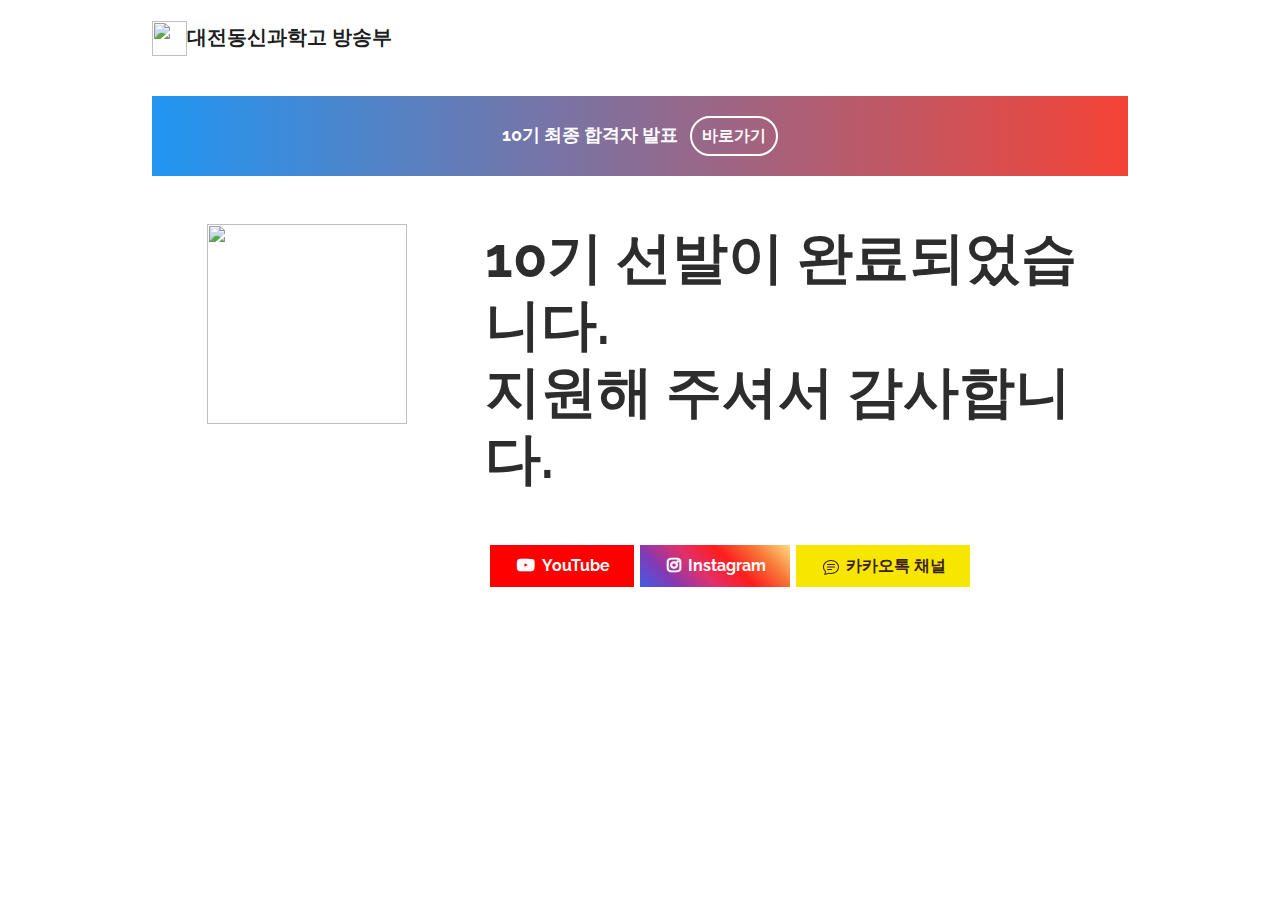
==== commit c308b0c5: "Navbar bug fix" ====
--- a/index.html
+++ b/index.html
@@ -29,18 +29,7 @@
 
 <body>
     <nav class="navbar navbar-light navbar-expand-md fixed-top navbar-shrink py-3" id="mainNav">
-        <div class="container"><a class="navbar-brand d-flex align-items-center" href="/"><span><img src="https://github.com/hoony6134/dhbs-apply/blob/main/logo.png?raw=true" style="width: 35px;height: 35px;">대전동신과학고 방송부</span></a><button data-bs-toggle="collapse" class="navbar-toggler" data-bs-target="#navcol-1"><span class="visually-hidden">Toggle navigation</span><span class="navbar-toggler-icon"></span></button>
-            <div class="collapse navbar-collapse" id="navcol-1">
-                <ul class="navbar-nav mx-auto">
-                    <li class="nav-item"><a class="nav-link active" href="index.html">홈</a></li>
-                    <li class="nav-item"></li>
-                    <li class="nav-item"></li>
-                    <li class="nav-item"></li>
-                    <li class="nav-item"></li>
-                    <li class="nav-item"><a class="nav-link" href="apply_result.html">합격자 발표</a></li>
-                </ul><a class="btn btn-primary shadow" role="button" href="apply_result.html">합격자 발표 확인하기</a>
-            </div>
-        </div>
+        <div class="container"><a class="navbar-brand d-flex align-items-center" href="/"><span><img src="https://github.com/hoony6134/dhbs-apply/blob/main/logo.png?raw=true" style="width: 35px;height: 35px;">대전동신과학고 방송부</span></a></div>
     </nav>
     <header class="pt-5">
         <div class="container pt-4 pt-xl-5"><div class="notice">
